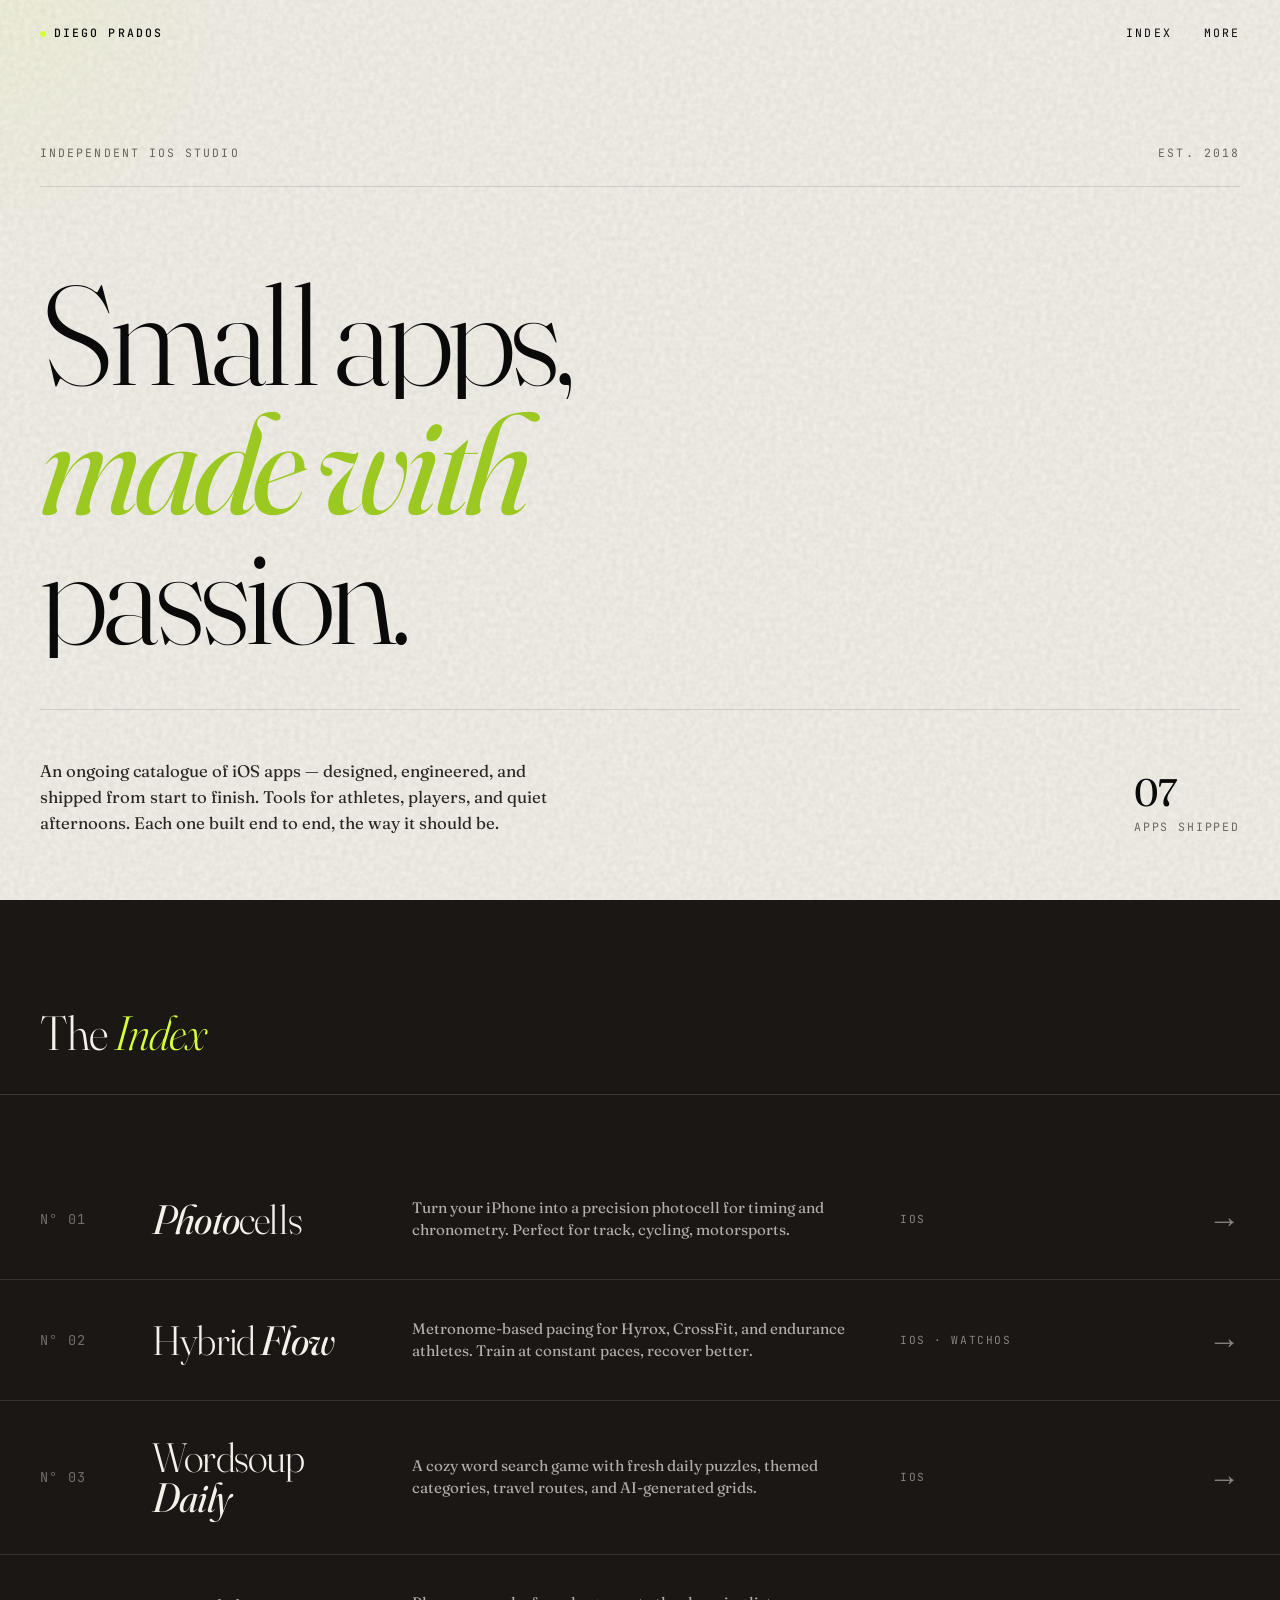
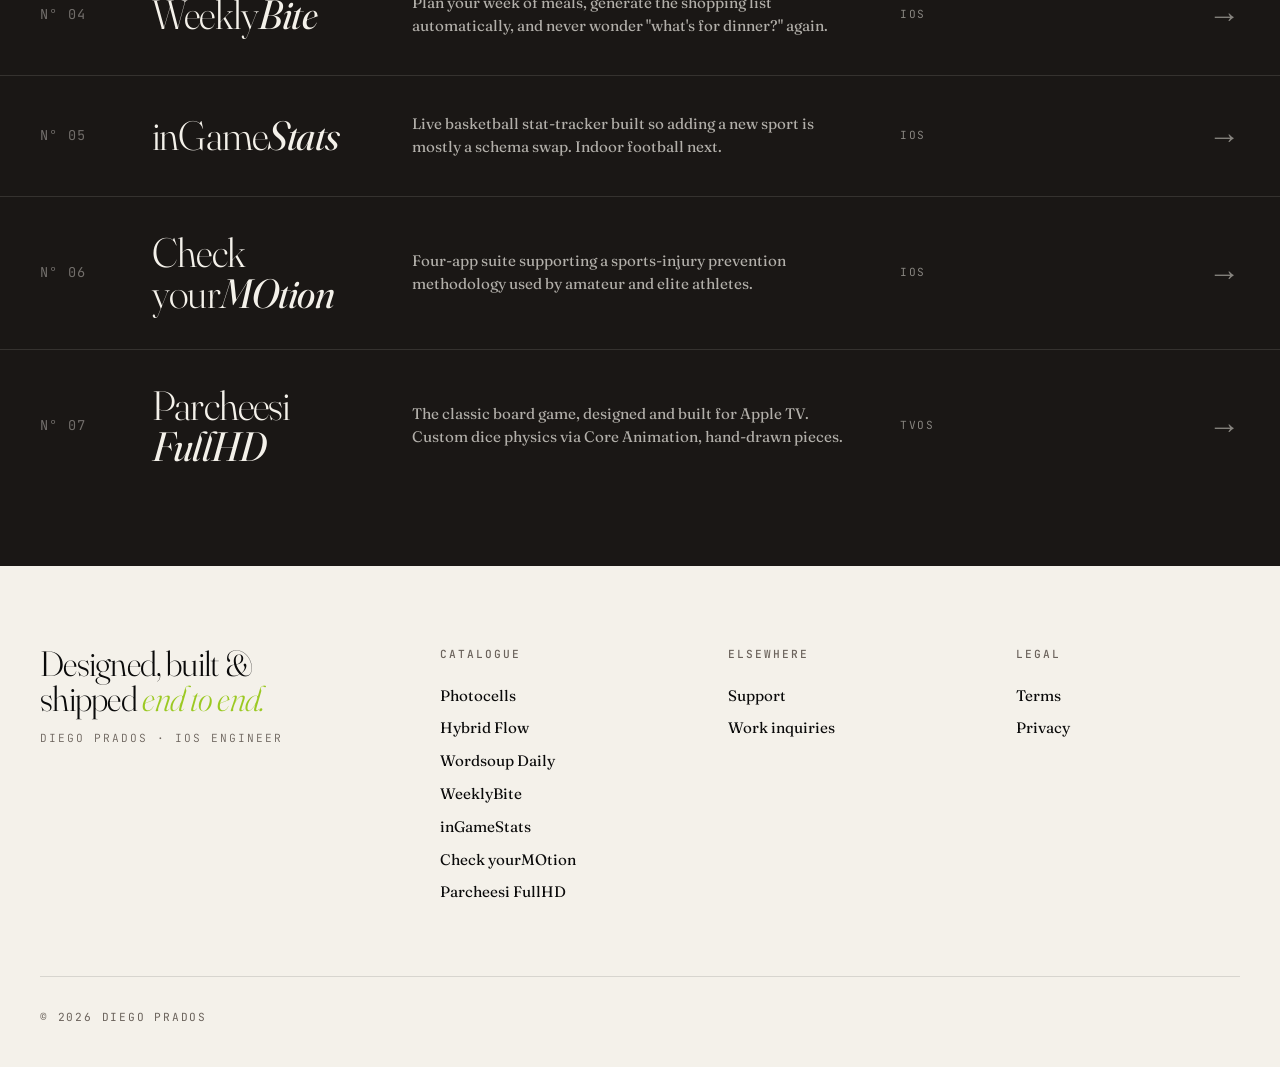
==== index.html @ d215b49a "Updated index.html" ====
<!DOCTYPE html>
<html lang="en">
<head>
<meta charset="UTF-8">
<meta name="viewport" content="width=device-width, initial-scale=1.0">
<title>Diego Prados — Apps</title>
<meta name="description" content="A small studio of iOS apps designed and built by Diego Prados.">

<link rel="preconnect" href="https://fonts.googleapis.com">
<link rel="preconnect" href="https://fonts.gstatic.com" crossorigin>
<link href="https://fonts.googleapis.com/css2?family=Fraunces:opsz,wght@9..144,300;9..144,400;9..144,600;9..144,800&family=JetBrains+Mono:wght@300;400;500&display=swap" rel="stylesheet">

<style>
  /* ============ TOKENS ============ */
  :root {
    --ink: #0a0a0a;
    --paper: #f4f1ea;
    --paper-warm: #ebe6d9;
    --paper-deep: #1a1715;
    --ink-soft: #2a2522;
    --muted: #6b635c;
    --line: rgba(10, 10, 10, 0.12);
    --accent: #d4ff3a;
    --accent-deep: #9bc922;

    --serif: 'Fraunces', 'Times New Roman', serif;
    --mono: 'JetBrains Mono', 'Courier New', monospace;
  }

  * { margin: 0; padding: 0; box-sizing: border-box; }

  html { scroll-behavior: smooth; }

  body {
    font-family: var(--serif);
    background: var(--paper);
    color: var(--ink);
    line-height: 1.55;
    overflow-x: hidden;
    -webkit-font-smoothing: antialiased;
    text-rendering: optimizeLegibility;
    position: relative;
  }

  /* Subtle grain texture — printed-paper feel */
  body::before {
    content: '';
    position: fixed;
    inset: 0;
    pointer-events: none;
    z-index: 1;
    opacity: 0.4;
    mix-blend-mode: multiply;
    background-image: url("data:image/svg+xml,%3Csvg viewBox='0 0 200 200' xmlns='http://www.w3.org/2000/svg'%3E%3Cfilter id='n'%3E%3CfeTurbulence type='fractalNoise' baseFrequency='0.85' numOctaves='2' stitchTiles='stitch'/%3E%3CfeColorMatrix values='0 0 0 0 0 0 0 0 0 0 0 0 0 0 0 0 0 0 0.18 0'/%3E%3C/filter%3E%3Crect width='100%25' height='100%25' filter='url(%23n)'/%3E%3C/svg%3E");
  }

  /* Cursor spotlight — follows mouse, very subtle */
  .spotlight {
    position: fixed;
    top: 0;
    left: 0;
    width: 600px;
    height: 600px;
    pointer-events: none;
    z-index: 2;
    background: radial-gradient(circle, rgba(212, 255, 58, 0.08) 0%, transparent 60%);
    transform: translate(-50%, -50%);
    transition: opacity 0.4s ease;
    opacity: 0;
  }

  body.spotlight-on .spotlight { opacity: 1; }

  /* ============ NAV ============ */
  nav {
    position: fixed;
    top: 0;
    left: 0;
    right: 0;
    z-index: 50;
    padding: 1.5rem 2.5rem;
    display: flex;
    justify-content: space-between;
    align-items: center;
    font-family: var(--mono);
    font-size: 0.72rem;
    letter-spacing: 0.18em;
    text-transform: uppercase;
    color: var(--ink);
    transition: background 0.4s ease, color 0.4s ease, backdrop-filter 0.4s ease, padding 0.3s ease;
  }

  nav.scrolled {
    background: rgba(244, 241, 234, 0.85);
    backdrop-filter: blur(12px);
    -webkit-backdrop-filter: blur(12px);
    padding: 1rem 2.5rem;
    border-bottom: 1px solid var(--line);
  }

  nav.on-dark {
    color: var(--paper);
  }

  nav.on-dark.scrolled {
    background: rgba(26, 23, 21, 0.85);
    border-bottom-color: rgba(244, 241, 234, 0.1);
  }

  nav .mark {
    font-weight: 500;
  }

  nav .mark .dot {
    display: inline-block;
    width: 6px;
    height: 6px;
    background: var(--accent);
    border-radius: 50%;
    margin-right: 8px;
    vertical-align: middle;
    animation: pulse 2.4s ease-in-out infinite;
  }

  @keyframes pulse {
    0%, 100% { opacity: 1; transform: scale(1); }
    50%      { opacity: 0.5; transform: scale(0.85); }
  }

  nav .links {
    display: flex;
    gap: 2rem;
  }

  nav a {
    color: inherit;
    text-decoration: none;
    transition: opacity 0.2s ease;
  }

  nav a:hover { opacity: 0.6; }

  /* ============ HERO ============ */
  .hero {
    min-height: 100vh;
    padding: 9rem 2.5rem 4rem;
    display: flex;
    flex-direction: column;
    justify-content: space-between;
    position: relative;
    z-index: 3;
  }

  .hero-meta {
    font-family: var(--mono);
    font-size: 0.72rem;
    letter-spacing: 0.18em;
    text-transform: uppercase;
    color: var(--muted);
    display: flex;
    justify-content: space-between;
    align-items: baseline;
    padding-bottom: 1.5rem;
    border-bottom: 1px solid var(--line);
    margin-bottom: 4rem;
    opacity: 0;
    animation: fade-up 0.9s ease 0.1s forwards;
  }

  .hero-meta .right { text-align: right; }

  .hero h1 {
    font-family: var(--serif);
    font-weight: 300;
    font-size: clamp(3.5rem, 11vw, 11rem);
    line-height: 0.92;
    letter-spacing: -0.04em;
    font-variation-settings: "opsz" 144;
    margin-bottom: 2rem;
  }

  .hero h1 .line {
    display: block;
    overflow: hidden;
  }

  .hero h1 .line span {
    display: inline-block;
    transform: translateY(110%);
    animation: rise 1.1s cubic-bezier(0.2, 0.8, 0.2, 1) forwards;
  }

  .hero h1 .line:nth-child(1) span { animation-delay: 0.2s; }
  .hero h1 .line:nth-child(2) span { animation-delay: 0.35s; }
  .hero h1 .line:nth-child(3) span { animation-delay: 0.5s; }

  @keyframes rise {
    to { transform: translateY(0); }
  }

  .hero h1 em {
    font-style: italic;
    font-weight: 400;
    color: var(--accent-deep);
    position: relative;
  }

  .hero-bottom {
    display: grid;
    grid-template-columns: 1fr 1fr;
    gap: 4rem;
    align-items: end;
    padding-top: 3rem;
    border-top: 1px solid var(--line);
    opacity: 0;
    animation: fade-up 0.9s ease 0.8s forwards;
  }

  .hero-bottom p {
    font-size: 1.05rem;
    line-height: 1.55;
    max-width: 32rem;
    color: var(--ink-soft);
  }

  .hero-bottom .stats {
    display: flex;
    gap: 3rem;
    justify-content: flex-end;
    font-family: var(--mono);
    font-size: 0.72rem;
    letter-spacing: 0.16em;
    text-transform: uppercase;
    color: var(--muted);
  }

  .hero-bottom .stat .num {
    display: block;
    font-family: var(--serif);
    font-size: 2.4rem;
    font-weight: 400;
    color: var(--ink);
    line-height: 1;
    margin-bottom: 0.4rem;
    letter-spacing: -0.02em;
  }

  @keyframes fade-up {
    from { opacity: 0; transform: translateY(20px); }
    to   { opacity: 1; transform: translateY(0); }
  }

  /* ============ INDEX (PROJECTS) ============ */
  .index {
    background: var(--paper-deep);
    color: var(--paper);
    padding: 6rem 0 4rem;
    position: relative;
    z-index: 3;
  }

  .index-header {
    padding: 0 2.5rem;
    margin-bottom: 4rem;
    display: flex;
    justify-content: space-between;
    align-items: baseline;
    border-bottom: 1px solid rgba(244, 241, 234, 0.15);
    padding-bottom: 1.5rem;
  }

  .index-header h2 {
    font-family: var(--serif);
    font-weight: 300;
    font-size: clamp(2rem, 4vw, 3rem);
    letter-spacing: -0.02em;
    font-variation-settings: "opsz" 100;
  }

  .index-header h2 em {
    font-style: italic;
    color: var(--accent);
  }

  /* Project row */
  .project {
    display: grid;
    grid-template-columns: 80px 1fr 2fr 1fr 80px;
    gap: 2rem;
    padding: 2.2rem 2.5rem;
    align-items: center;
    border-bottom: 1px solid rgba(244, 241, 234, 0.12);
    cursor: pointer;
    text-decoration: none;
    color: inherit;
    position: relative;
    transition: background 0.45s ease;
  }

  .project::before {
    content: '';
    position: absolute;
    left: 0;
    right: 0;
    top: 0;
    height: 0;
    background: var(--accent);
    transition: height 0.4s cubic-bezier(0.2, 0.8, 0.2, 1);
    z-index: 0;
  }

  .project:hover::before {
    height: 100%;
  }

  .project:hover {
    color: var(--ink);
  }

  .project:hover .num,
  .project:hover .meta {
    color: var(--ink);
    opacity: 0.7;
  }

  .project > * {
    position: relative;
    z-index: 1;
  }

  .project .num {
    font-family: var(--mono);
    font-size: 0.85rem;
    letter-spacing: 0.1em;
    color: rgba(244, 241, 234, 0.4);
    transition: color 0.4s ease;
  }

  .project .name {
    font-family: var(--serif);
    font-weight: 300;
    font-size: clamp(1.8rem, 3.2vw, 2.6rem);
    letter-spacing: -0.02em;
    line-height: 1;
    font-variation-settings: "opsz" 100;
  }

  .project .name em {
    font-style: italic;
    font-weight: 400;
  }

  .project .desc {
    font-size: 0.95rem;
    line-height: 1.5;
    color: rgba(244, 241, 234, 0.7);
    max-width: 28rem;
    transition: color 0.4s ease;
  }

  .project:hover .desc { color: var(--ink); }

  .project .meta {
    font-family: var(--mono);
    font-size: 0.7rem;
    letter-spacing: 0.14em;
    text-transform: uppercase;
    color: rgba(244, 241, 234, 0.5);
    transition: color 0.4s ease;
  }

  .project .arrow {
    font-family: var(--serif);
    font-size: 2rem;
    font-weight: 300;
    text-align: right;
    transform: translateX(0);
    transition: transform 0.4s cubic-bezier(0.2, 0.8, 0.2, 1);
    color: rgba(244, 241, 234, 0.5);
  }

  .project:hover .arrow {
    transform: translateX(8px);
    color: var(--ink);
  }

  .project:last-child { border-bottom: none; }

  /* ============ COLOPHON / FOOTER ============ */
  footer {
    background: var(--paper);
    color: var(--ink);
    padding: 5rem 2.5rem 2.5rem;
    position: relative;
    z-index: 3;
  }

  .colophon {
    display: grid;
    grid-template-columns: 1.5fr 1fr 1fr 1fr;
    gap: 4rem;
    padding-bottom: 4rem;
    border-bottom: 1px solid var(--line);
  }

  .colophon-mark {
    font-family: var(--serif);
    font-weight: 300;
    font-size: 2.2rem;
    line-height: 1;
    letter-spacing: -0.02em;
    font-variation-settings: "opsz" 100;
  }

  .colophon-mark em {
    font-style: italic;
    color: var(--accent-deep);
  }

  .colophon-mark .sub {
    display: block;
    font-family: var(--mono);
    font-size: 0.7rem;
    letter-spacing: 0.18em;
    text-transform: uppercase;
    color: var(--muted);
    margin-top: 1rem;
  }

  .colophon h4 {
    font-family: var(--mono);
    font-size: 0.7rem;
    letter-spacing: 0.18em;
    text-transform: uppercase;
    color: var(--muted);
    margin-bottom: 1.2rem;
    font-weight: 500;
  }

  .colophon ul { list-style: none; }

  .colophon li { margin-bottom: 0.5rem; }

  .colophon a {
    color: var(--ink);
    text-decoration: none;
    font-size: 0.95rem;
    position: relative;
    transition: color 0.2s ease;
  }

  .colophon a::after {
    content: '';
    position: absolute;
    left: 0;
    bottom: -2px;
    width: 0;
    height: 1px;
    background: currentColor;
    transition: width 0.3s ease;
  }

  .colophon a:hover::after { width: 100%; }

  .footer-bottom {
    padding-top: 2rem;
    display: flex;
    justify-content: space-between;
    font-family: var(--mono);
    font-size: 0.7rem;
    letter-spacing: 0.16em;
    text-transform: uppercase;
    color: var(--muted);
  }

  /* ============ RESPONSIVE ============ */
  @media (max-width: 880px) {
    nav { padding: 1.2rem 1.5rem; }
    .hero { padding: 7rem 1.5rem 3rem; }
    .hero-meta { font-size: 0.65rem; flex-direction: column; gap: 0.6rem; align-items: flex-start; margin-bottom: 2.5rem; }
    .hero-meta .right { text-align: left; }
    .hero-bottom {
      grid-template-columns: 1fr;
      gap: 2.5rem;
    }
    .hero-bottom .stats { justify-content: flex-start; gap: 2rem; }
    .hero-bottom .stat .num { font-size: 1.8rem; }

    .index { padding: 4rem 0 2rem; }
    .index-header { padding: 0 1.5rem; margin-bottom: 2rem; }
    .index-header { flex-direction: column; align-items: flex-start; gap: 0.6rem; }

    .project {
      grid-template-columns: auto 1fr auto;
      gap: 1rem 1.2rem;
      padding: 1.8rem 1.5rem;
    }
    .project .num { grid-column: 1; grid-row: 1; }
    .project .name { grid-column: 2; grid-row: 1; }
    .project .arrow { grid-column: 3; grid-row: 1; font-size: 1.5rem; }
    .project .desc { grid-column: 1 / -1; grid-row: 2; font-size: 0.9rem; }
    .project .meta { grid-column: 1 / -1; grid-row: 3; font-size: 0.65rem; }

    footer { padding: 3rem 1.5rem 2rem; }
    .colophon {
      grid-template-columns: 1fr;
      gap: 2.5rem;
      padding-bottom: 2.5rem;
    }
    .colophon-mark { font-size: 1.8rem; }
    .footer-bottom { flex-direction: column; gap: 0.6rem; }
  }

  /* Reduce motion */
  @media (prefers-reduced-motion: reduce) {
    *, *::before, *::after {
      animation-duration: 0.01ms !important;
      transition-duration: 0.01ms !important;
    }
  }
</style>
</head>
<body>

<div class="spotlight" id="spotlight"></div>

<!-- NAV -->
<nav>
  <div class="mark"><span class="dot"></span>Diego Prados</div>
  <div class="links">
    <a href="#index">Index</a>
    <a href="#colophon">More</a>
  </div>
</nav>

<!-- HERO -->
<section class="hero">
  <div class="hero-meta">
    <div>
      <span>Independent iOS Studio</span>
    </div>
    <div class="right">
      <span>Est. 2018</span>
    </div>
  </div>

  <h1>
    <span class="line"><span>Small apps,</span></span>
    <span class="line"><span><em>made with</em></span></span>
    <span class="line"><span>passion.</span></span>
  </h1>

  <div class="hero-bottom">
    <p>An ongoing catalogue of iOS apps — designed, engineered, and shipped from start to finish. Tools for athletes, players, and quiet afternoons. Each one built end to end, the way it should be.</p>

    <div class="stats">
      <div class="stat"><span class="num">07</span>Apps shipped</div>
    </div>
  </div>
</section>

<!-- INDEX -->
<section class="index" id="index">
  <div class="index-header">
    <h2>The <em>Index</em></h2>
  </div>

  <a class="project" href="/projects/photocell/">
    <div class="num">N° 01</div>
    <div class="name"><em>Photo</em>cells</div>
    <div class="desc">Turn your iPhone into a precision photocell for timing and chronometry. Perfect for track, cycling, motorsports.</div>
    <div class="meta">iOS</div>
    <div class="arrow">→</div>
  </a>

  <a class="project" href="https://hybridflowapp.com/" target="_blank" rel="noopener">
    <div class="num">N° 02</div>
    <div class="name">Hybrid <em>Flow</em></div>
    <div class="desc">Metronome-based pacing for Hyrox, CrossFit, and endurance athletes. Train at constant paces, recover better.</div>
    <div class="meta">iOS · watchOS</div>
    <div class="arrow">→</div>
  </a>

  <a class="project" href="https://dprados.github.io/wordsoup/" target="_blank" rel="noopener">
    <div class="num">N° 03</div>
    <div class="name">Wordsoup <em>Daily</em></div>
    <div class="desc">A cozy word search game with fresh daily puzzles, themed categories, travel routes, and AI-generated grids.</div>
    <div class="meta">iOS</div>
    <div class="arrow">→</div>
  </a>

  <a class="project" href="https://dprados.github.io/weeklybite/" target="_blank" rel="noopener">
    <div class="num">N° 04</div>
    <div class="name">Weekly<em>Bite</em></div>
    <div class="desc">Plan your week of meals, generate the shopping list automatically, and never wonder "what's for dinner?" again.</div>
    <div class="meta">iOS</div>
    <div class="arrow">→</div>
  </a>

  <a class="project" href="https://apps.apple.com/es/app/ingamestats-hoops/id6444737771" target="_blank" rel="noopener">
    <div class="num">N° 05</div>
    <div class="name">inGame<em>Stats</em></div>
    <div class="desc">Live basketball stat-tracker built so adding a new sport is mostly a schema swap. Indoor football next.</div>
    <div class="meta">iOS</div>
    <div class="arrow">→</div>
  </a>

  <a class="project" href="https://checkyourmotion.com/" target="_blank" rel="noopener">
    <div class="num">N° 06</div>
    <div class="name">Check your<em>MOtion</em></div>
    <div class="desc">Four-app suite supporting a sports-injury prevention methodology used by amateur and elite athletes.</div>
    <div class="meta">iOS</div>
    <div class="arrow">→</div>
  </a>

  <a class="project" href="https://apps.apple.com/ar/app/parcheesi-fullhd/id1067674552?l=en-GB" target="_blank" rel="noopener">
    <div class="num">N° 07</div>
    <div class="name">Parcheesi <em>FullHD</em></div>
    <div class="desc">The classic board game, designed and built for Apple TV. Custom dice physics via Core Animation, hand-drawn pieces.</div>
    <div class="meta">tvOS</div>
    <div class="arrow">→</div>
  </a>
</section>

<!-- COLOPHON -->
<footer id="colophon">
  <div class="colophon">
    <div class="colophon-mark">
      Designed, built &amp;<br>shipped <em>end to end.</em>
      <span class="sub">Diego Prados · iOS Engineer</span>
    </div>

    <div>
      <h4>Catalogue</h4>
      <ul>
        <li><a href="/projects/photocell/">Photocells</a></li>
        <li><a href="https://hybridflowapp.com/" target="_blank" rel="noopener">Hybrid Flow</a></li>
        <li><a href="https://dprados.github.io/wordsoup/" target="_blank" rel="noopener">Wordsoup Daily</a></li>
        <li><a href="https://dprados.github.io/weeklybite/" target="_blank" rel="noopener">WeeklyBite</a></li>
        <li><a href="https://apps.apple.com/es/app/ingamestats-hoops/id6444737771" target="_blank" rel="noopener">inGameStats</a></li>
        <li><a href="https://checkyourmotion.com/" target="_blank" rel="noopener">Check yourMOtion</a></li>
        <li><a href="https://apps.apple.com/ar/app/parcheesi-fullhd/id1067674552?l=en-GB" target="_blank" rel="noopener">Parcheesi FullHD</a></li>
      </ul>
    </div>

    <div>
      <h4>Elsewhere</h4>
      <ul>
        <li><a href="mailto:dpappssupport@gmail.com">Support</a></li>
        <li><a href="mailto:diegopradosgarcia@gmail.com">Work inquiries</a></li>
      </ul>
    </div>

    <div>
      <h4>Legal</h4>
      <ul>
        <li><a href="https://dprados.github.io/legal/terms-of-service.html">Terms</a></li>
        <li><a href="https://dprados.github.io/legal/privacy-policy.html">Privacy</a></li>
      </ul>
    </div>
  </div>

  <div class="footer-bottom">
    <div>© 2026 Diego Prados</div>
  </div>
</footer>

<script>
  // Cursor spotlight (desktop only, opt-in via fine pointer)
  if (window.matchMedia('(pointer: fine)').matches) {
    const spot = document.getElementById('spotlight');
    document.body.classList.add('spotlight-on');
    window.addEventListener('mousemove', (e) => {
      spot.style.transform = `translate(${e.clientX - 300}px, ${e.clientY - 300}px)`;
    });
  }

  // Adaptive nav: condense on scroll, invert color over the dark index section
  const navEl = document.querySelector('nav');
  const darkSection = document.getElementById('index');

  function updateNav() {
    // Scrolled state
    if (window.scrollY > 40) {
      navEl.classList.add('scrolled');
    } else {
      navEl.classList.remove('scrolled');
    }
    // Color inversion when nav is over the dark section
    const rect = darkSection.getBoundingClientRect();
    const navH = navEl.offsetHeight;
    if (rect.top <= navH / 2 && rect.bottom >= navH / 2) {
      navEl.classList.add('on-dark');
    } else {
      navEl.classList.remove('on-dark');
    }
  }

  window.addEventListener('scroll', updateNav, { passive: true });
  updateNav();
</script>
</body>
</html>
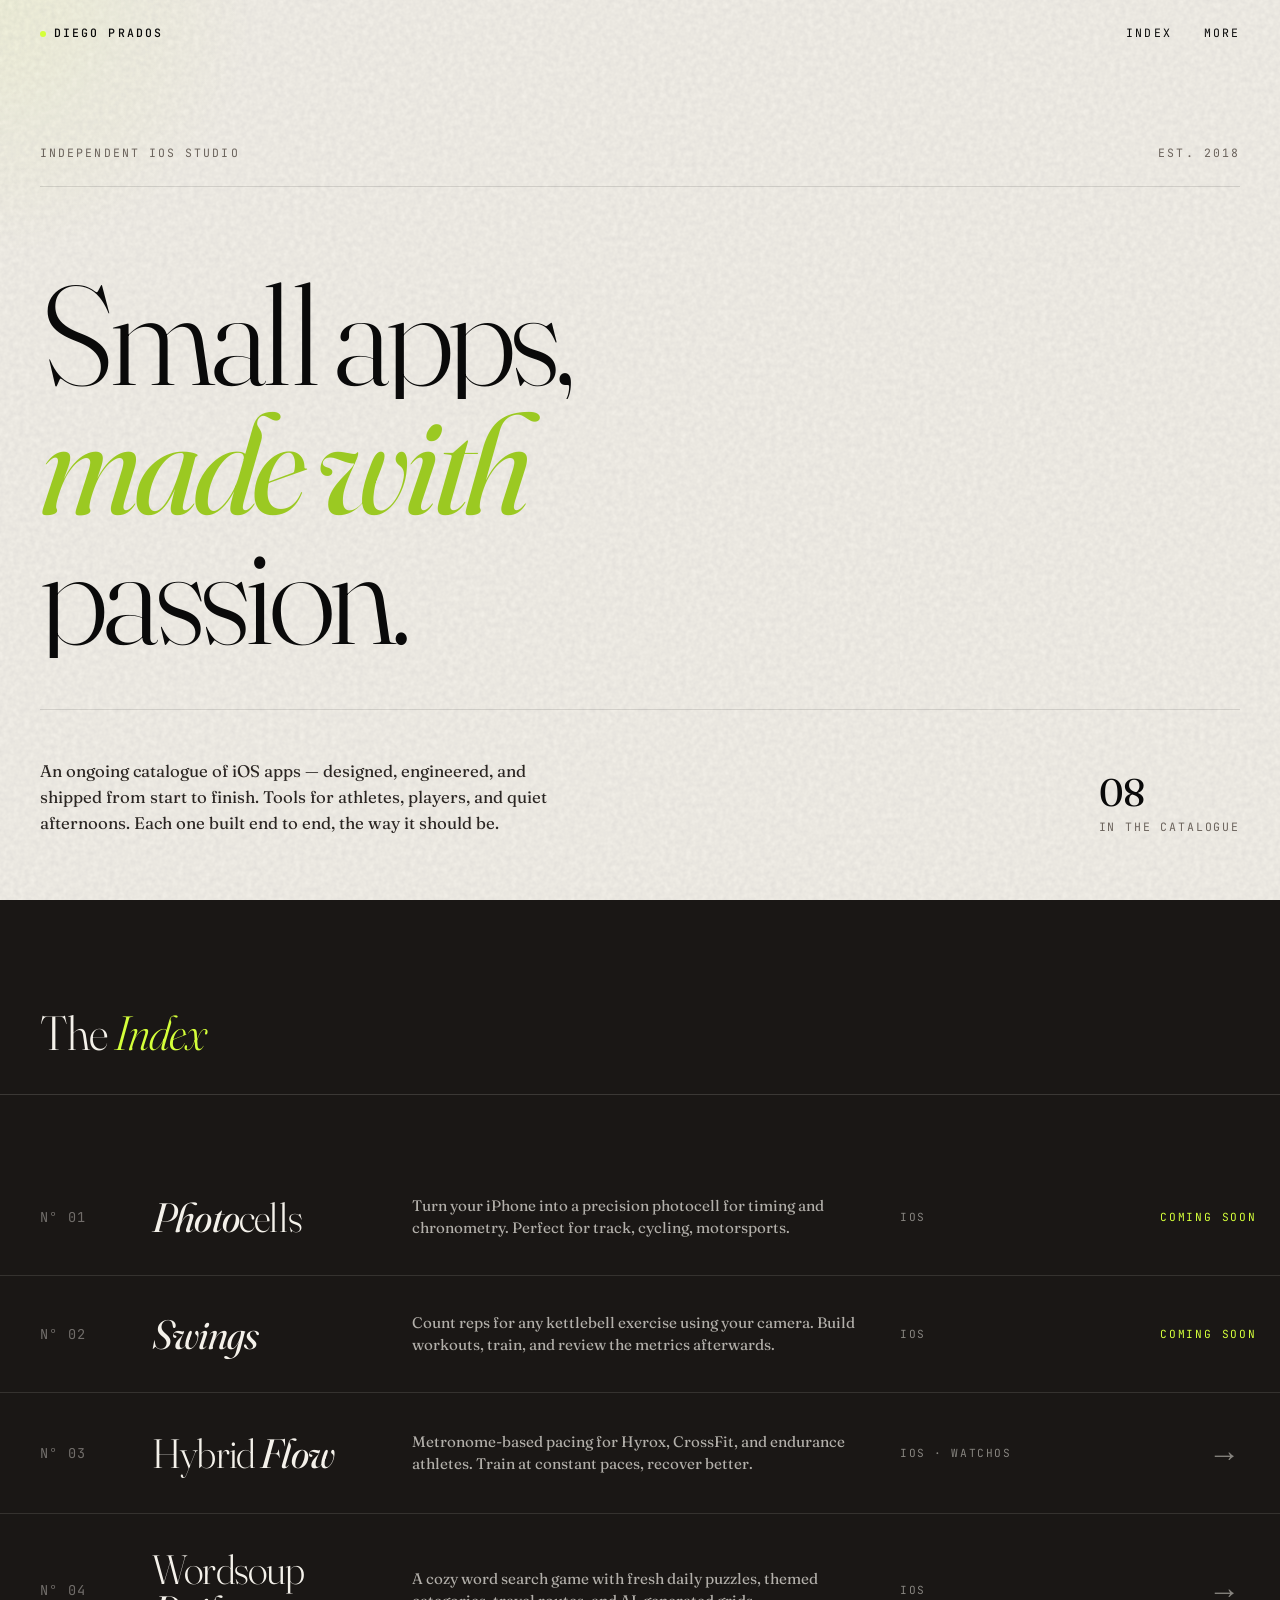
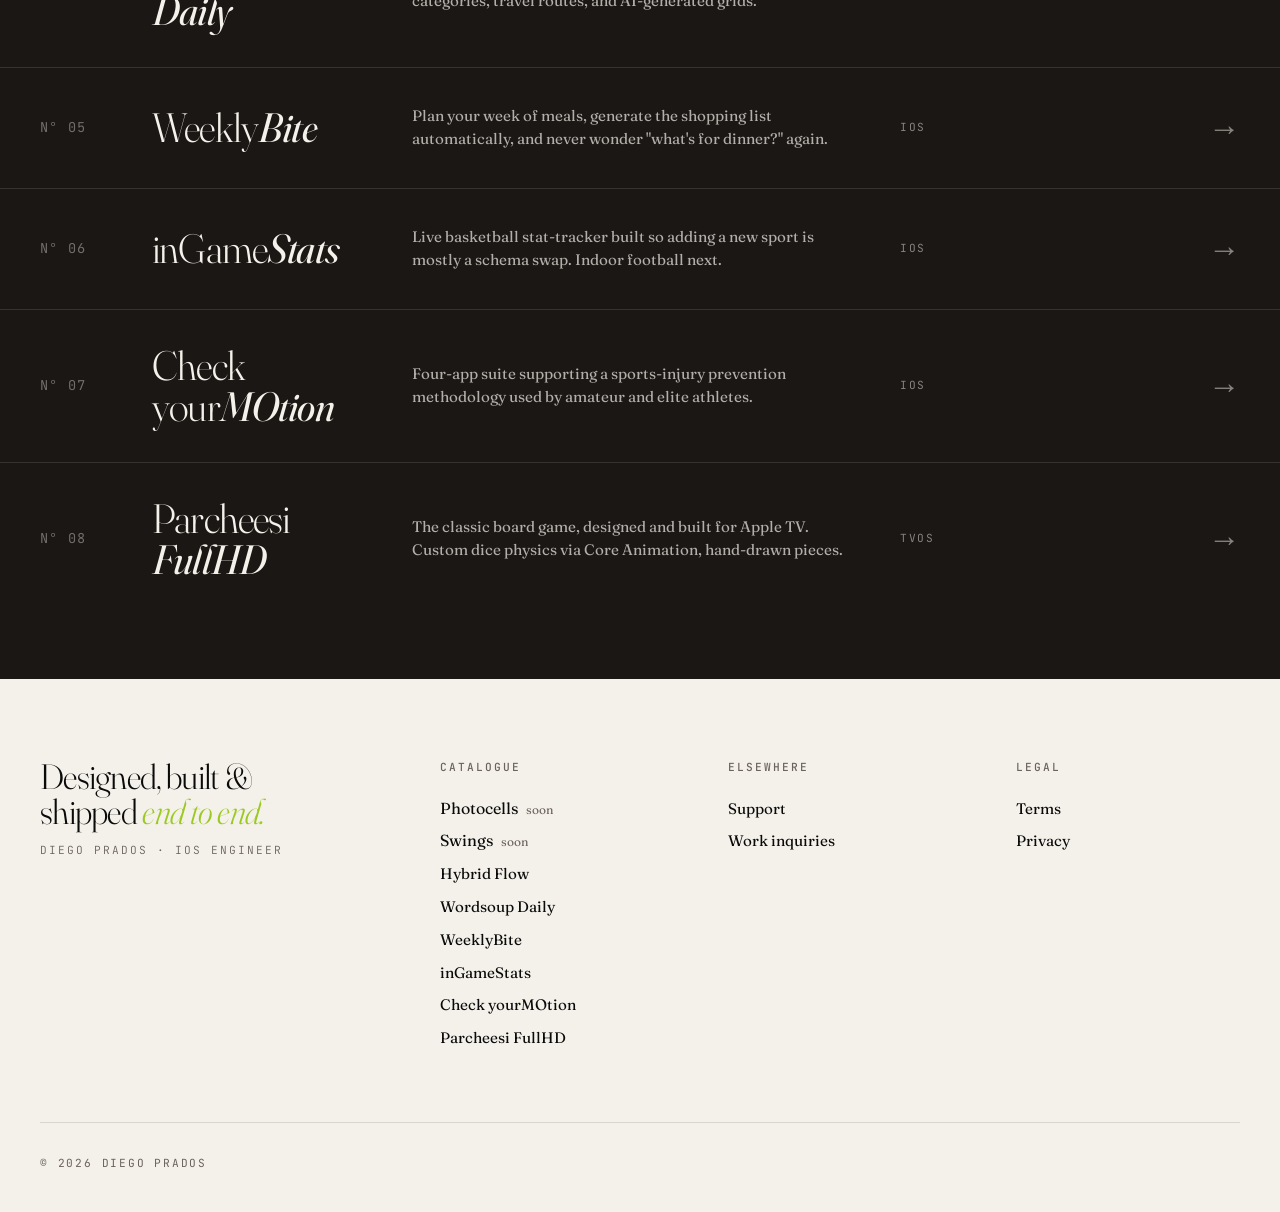
==== commit 5d11a007: "Updated index.html" ====
--- a/index.html
+++ b/index.html
@@ -386,6 +386,39 @@
 
   .project:last-child { border-bottom: none; }
 
+  /* Coming-soon variant: non-tappable, no hover sweep */
+  .project.soon {
+    cursor: default;
+  }
+
+  .project.soon::before {
+    display: none;
+  }
+
+  .project.soon:hover {
+    color: inherit;
+  }
+
+  .project.soon:hover .num,
+  .project.soon:hover .meta {
+    color: rgba(244, 241, 234, 0.4);
+    opacity: 1;
+  }
+
+  .project.soon:hover .desc {
+    color: rgba(244, 241, 234, 0.7);
+  }
+
+  .project .soon-tag {
+    font-family: var(--mono);
+    font-size: 0.7rem;
+    letter-spacing: 0.16em;
+    text-transform: uppercase;
+    text-align: right;
+    color: var(--accent);
+    white-space: nowrap;
+  }
+
   /* ============ COLOPHON / FOOTER ============ */
   footer {
     background: var(--paper);
@@ -554,7 +587,7 @@
     <p>An ongoing catalogue of iOS apps — designed, engineered, and shipped from start to finish. Tools for athletes, players, and quiet afternoons. Each one built end to end, the way it should be.</p>
 
     <div class="stats">
-      <div class="stat"><span class="num">07</span>Apps shipped</div>
+      <div class="stat"><span class="num">08</span>In the catalogue</div>
     </div>
   </div>
 </section>
@@ -565,16 +598,24 @@
     <h2>The <em>Index</em></h2>
   </div>
 
-  <a class="project" href="/projects/photocell/">
+  <div class="project soon">
     <div class="num">N° 01</div>
     <div class="name"><em>Photo</em>cells</div>
     <div class="desc">Turn your iPhone into a precision photocell for timing and chronometry. Perfect for track, cycling, motorsports.</div>
     <div class="meta">iOS</div>
-    <div class="arrow">→</div>
-  </a>
+    <div class="soon-tag">Coming soon</div>
+  </div>
+
+  <div class="project soon">
+    <div class="num">N° 02</div>
+    <div class="name"><em>Swings</em></div>
+    <div class="desc">Count reps for any kettlebell exercise using your camera. Build workouts, train, and review the metrics afterwards.</div>
+    <div class="meta">iOS</div>
+    <div class="soon-tag">Coming soon</div>
+  </div>
 
   <a class="project" href="https://hybridflowapp.com/" target="_blank" rel="noopener">
-    <div class="num">N° 02</div>
+    <div class="num">N° 03</div>
     <div class="name">Hybrid <em>Flow</em></div>
     <div class="desc">Metronome-based pacing for Hyrox, CrossFit, and endurance athletes. Train at constant paces, recover better.</div>
     <div class="meta">iOS · watchOS</div>
@@ -582,7 +623,7 @@
   </a>
 
   <a class="project" href="https://dprados.github.io/wordsoup/" target="_blank" rel="noopener">
-    <div class="num">N° 03</div>
+    <div class="num">N° 04</div>
     <div class="name">Wordsoup <em>Daily</em></div>
     <div class="desc">A cozy word search game with fresh daily puzzles, themed categories, travel routes, and AI-generated grids.</div>
     <div class="meta">iOS</div>
@@ -590,7 +631,7 @@
   </a>
 
   <a class="project" href="https://dprados.github.io/weeklybite/" target="_blank" rel="noopener">
-    <div class="num">N° 04</div>
+    <div class="num">N° 05</div>
     <div class="name">Weekly<em>Bite</em></div>
     <div class="desc">Plan your week of meals, generate the shopping list automatically, and never wonder "what's for dinner?" again.</div>
     <div class="meta">iOS</div>
@@ -598,7 +639,7 @@
   </a>
 
   <a class="project" href="https://apps.apple.com/es/app/ingamestats-hoops/id6444737771" target="_blank" rel="noopener">
-    <div class="num">N° 05</div>
+    <div class="num">N° 06</div>
     <div class="name">inGame<em>Stats</em></div>
     <div class="desc">Live basketball stat-tracker built so adding a new sport is mostly a schema swap. Indoor football next.</div>
     <div class="meta">iOS</div>
@@ -606,7 +647,7 @@
   </a>
 
   <a class="project" href="https://checkyourmotion.com/" target="_blank" rel="noopener">
-    <div class="num">N° 06</div>
+    <div class="num">N° 07</div>
     <div class="name">Check your<em>MOtion</em></div>
     <div class="desc">Four-app suite supporting a sports-injury prevention methodology used by amateur and elite athletes.</div>
     <div class="meta">iOS</div>
@@ -614,7 +655,7 @@
   </a>
 
   <a class="project" href="https://apps.apple.com/ar/app/parcheesi-fullhd/id1067674552?l=en-GB" target="_blank" rel="noopener">
-    <div class="num">N° 07</div>
+    <div class="num">N° 08</div>
     <div class="name">Parcheesi <em>FullHD</em></div>
     <div class="desc">The classic board game, designed and built for Apple TV. Custom dice physics via Core Animation, hand-drawn pieces.</div>
     <div class="meta">tvOS</div>
@@ -633,7 +674,8 @@
     <div>
       <h4>Catalogue</h4>
       <ul>
-        <li><a href="/projects/photocell/">Photocells</a></li>
+        <li>Photocells <span style="color: var(--muted); font-size: 0.75rem; margin-left: 4px;">soon</span></li>
+        <li>Swings <span style="color: var(--muted); font-size: 0.75rem; margin-left: 4px;">soon</span></li>
         <li><a href="https://hybridflowapp.com/" target="_blank" rel="noopener">Hybrid Flow</a></li>
         <li><a href="https://dprados.github.io/wordsoup/" target="_blank" rel="noopener">Wordsoup Daily</a></li>
         <li><a href="https://dprados.github.io/weeklybite/" target="_blank" rel="noopener">WeeklyBite</a></li>
@@ -699,5 +741,6 @@
   window.addEventListener('scroll', updateNav, { passive: true });
   updateNav();
 </script>
+
 </body>
 </html>
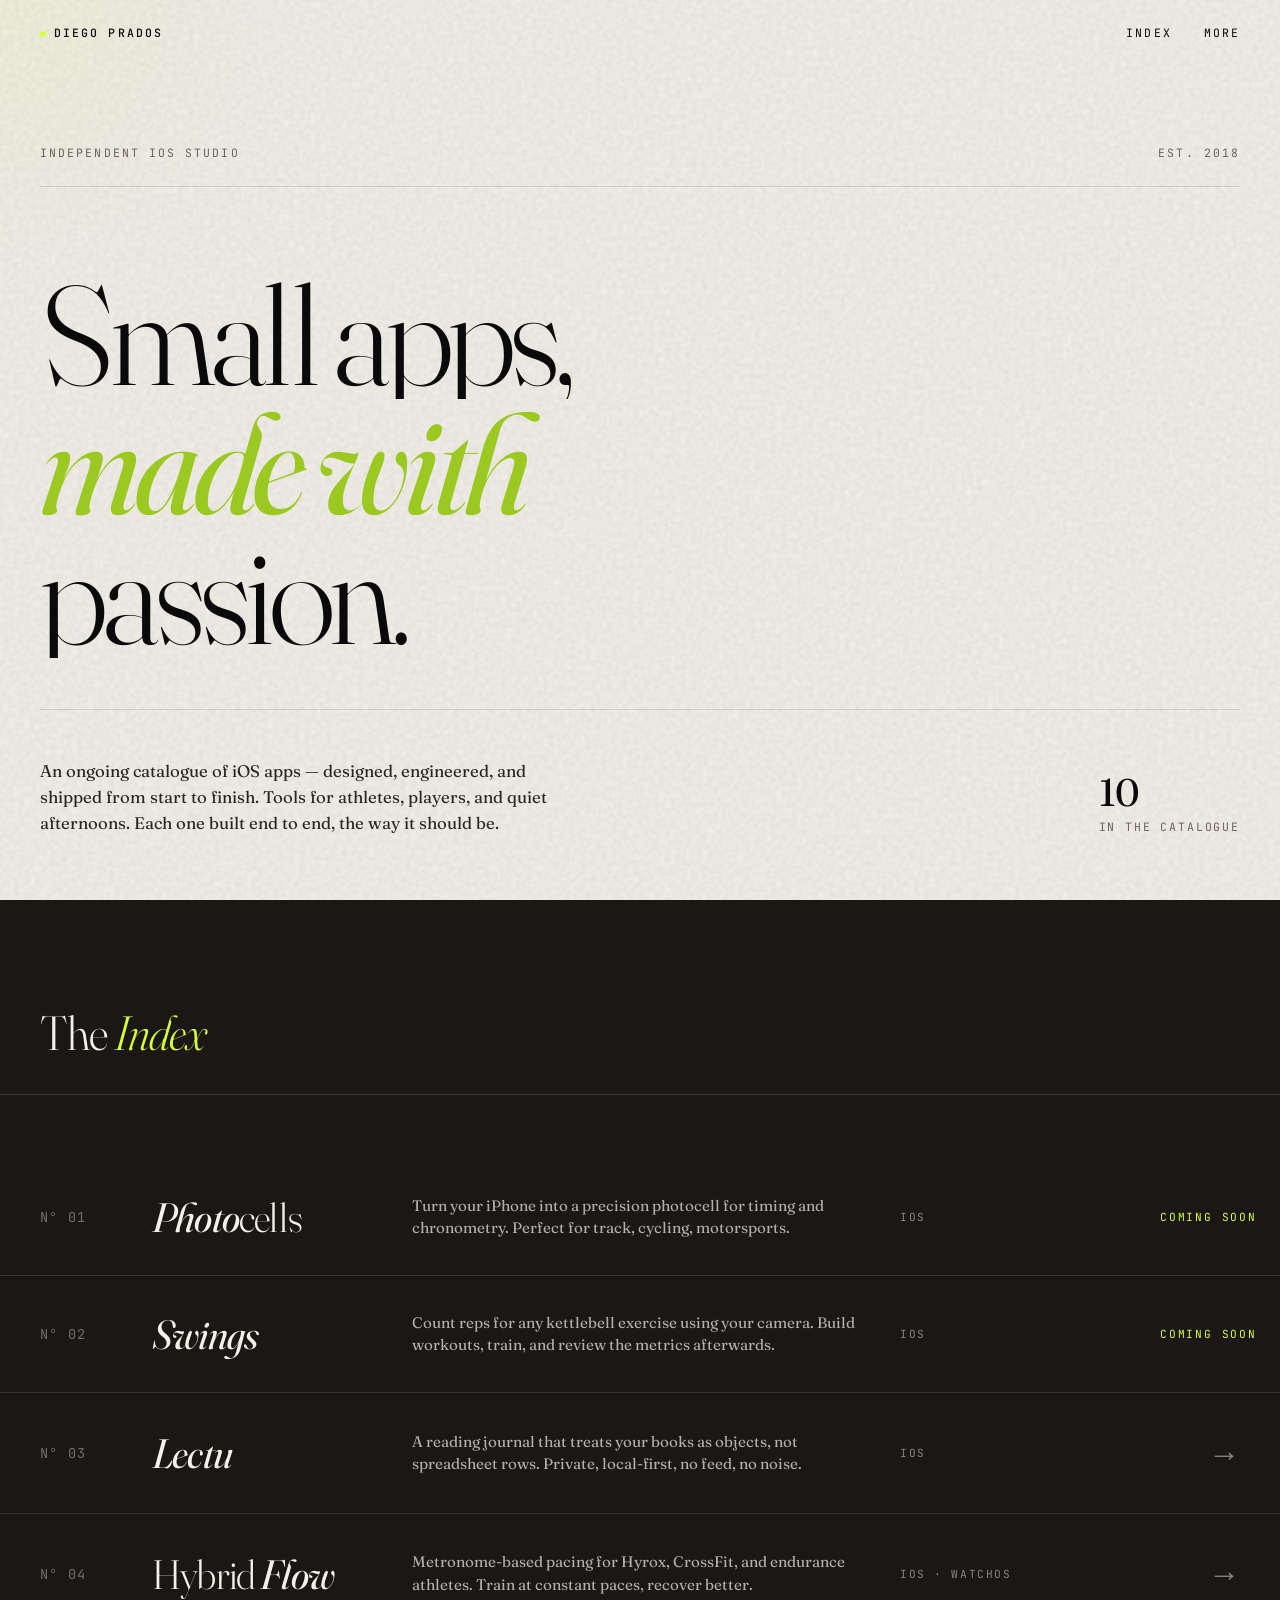
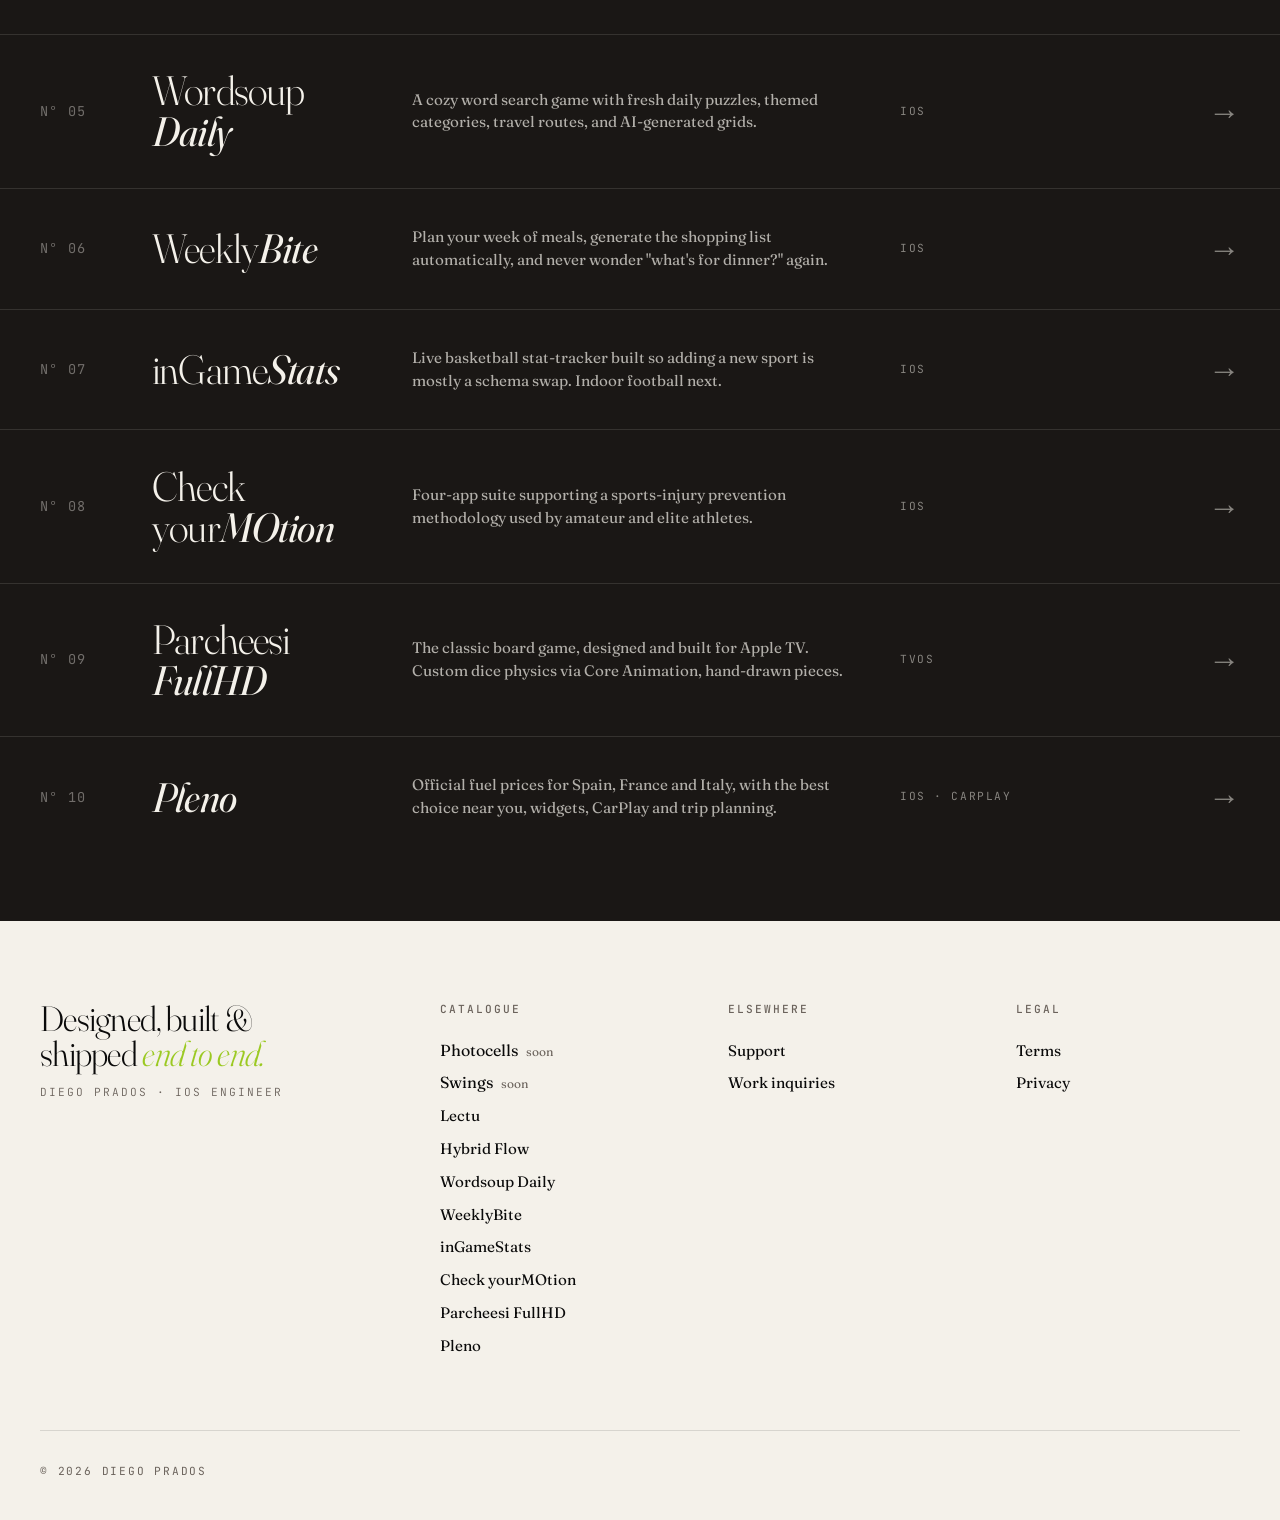
==== commit 938710db: "Add Pleno landing page, localized privacy and support pages, OG image and App Store header Co-Author" ====
--- a/index.html
+++ b/index.html
@@ -587,7 +587,7 @@
     <p>An ongoing catalogue of iOS apps — designed, engineered, and shipped from start to finish. Tools for athletes, players, and quiet afternoons. Each one built end to end, the way it should be.</p>
 
     <div class="stats">
-      <div class="stat"><span class="num">08</span>In the catalogue</div>
+      <div class="stat"><span class="num">10</span>In the catalogue</div>
     </div>
   </div>
 </section>
@@ -614,8 +614,16 @@
     <div class="soon-tag">Coming soon</div>
   </div>
 
+  <a class="project" href="https://lectuapp.com" target="_blank" rel="noopener">
+    <div class="num">N° 03</div>
+    <div class="name"><em>Lectu</em></div>
+    <div class="desc">A reading journal that treats your books as objects, not spreadsheet rows. Private, local-first, no feed, no noise.</div>
+    <div class="meta">iOS</div>
+    <div class="arrow">→</div>
+  </a>
+
   <a class="project" href="https://hybridflowapp.com/" target="_blank" rel="noopener">
-    <div class="num">N° 03</div>
+    <div class="num">N° 04</div>
     <div class="name">Hybrid <em>Flow</em></div>
     <div class="desc">Metronome-based pacing for Hyrox, CrossFit, and endurance athletes. Train at constant paces, recover better.</div>
     <div class="meta">iOS · watchOS</div>
@@ -623,7 +631,7 @@
   </a>
 
   <a class="project" href="https://dprados.github.io/wordsoup/" target="_blank" rel="noopener">
-    <div class="num">N° 04</div>
+    <div class="num">N° 05</div>
     <div class="name">Wordsoup <em>Daily</em></div>
     <div class="desc">A cozy word search game with fresh daily puzzles, themed categories, travel routes, and AI-generated grids.</div>
     <div class="meta">iOS</div>
@@ -631,7 +639,7 @@
   </a>
 
   <a class="project" href="https://dprados.github.io/weeklybite/" target="_blank" rel="noopener">
-    <div class="num">N° 05</div>
+    <div class="num">N° 06</div>
     <div class="name">Weekly<em>Bite</em></div>
     <div class="desc">Plan your week of meals, generate the shopping list automatically, and never wonder "what's for dinner?" again.</div>
     <div class="meta">iOS</div>
@@ -639,7 +647,7 @@
   </a>
 
   <a class="project" href="https://apps.apple.com/es/app/ingamestats-hoops/id6444737771" target="_blank" rel="noopener">
-    <div class="num">N° 06</div>
+    <div class="num">N° 07</div>
     <div class="name">inGame<em>Stats</em></div>
     <div class="desc">Live basketball stat-tracker built so adding a new sport is mostly a schema swap. Indoor football next.</div>
     <div class="meta">iOS</div>
@@ -647,7 +655,7 @@
   </a>
 
   <a class="project" href="https://checkyourmotion.com/" target="_blank" rel="noopener">
-    <div class="num">N° 07</div>
+    <div class="num">N° 08</div>
     <div class="name">Check your<em>MOtion</em></div>
     <div class="desc">Four-app suite supporting a sports-injury prevention methodology used by amateur and elite athletes.</div>
     <div class="meta">iOS</div>
@@ -655,10 +663,18 @@
   </a>
 
   <a class="project" href="https://apps.apple.com/ar/app/parcheesi-fullhd/id1067674552?l=en-GB" target="_blank" rel="noopener">
-    <div class="num">N° 08</div>
+    <div class="num">N° 09</div>
     <div class="name">Parcheesi <em>FullHD</em></div>
     <div class="desc">The classic board game, designed and built for Apple TV. Custom dice physics via Core Animation, hand-drawn pieces.</div>
     <div class="meta">tvOS</div>
+    <div class="arrow">→</div>
+  </a>
+
+  <a class="project" href="https://dprados.github.io/pleno/" target="_blank" rel="noopener">
+    <div class="num">N° 10</div>
+    <div class="name"><em>Pleno</em></div>
+    <div class="desc">Official fuel prices for Spain, France and Italy, with the best choice near you, widgets, CarPlay and trip planning.</div>
+    <div class="meta">iOS · CarPlay</div>
     <div class="arrow">→</div>
   </a>
 </section>
@@ -676,12 +692,14 @@
       <ul>
         <li>Photocells <span style="color: var(--muted); font-size: 0.75rem; margin-left: 4px;">soon</span></li>
         <li>Swings <span style="color: var(--muted); font-size: 0.75rem; margin-left: 4px;">soon</span></li>
+        <li><a href="https://lectuapp.com" target="_blank" rel="noopener">Lectu</a></li>
         <li><a href="https://hybridflowapp.com/" target="_blank" rel="noopener">Hybrid Flow</a></li>
         <li><a href="https://dprados.github.io/wordsoup/" target="_blank" rel="noopener">Wordsoup Daily</a></li>
         <li><a href="https://dprados.github.io/weeklybite/" target="_blank" rel="noopener">WeeklyBite</a></li>
         <li><a href="https://apps.apple.com/es/app/ingamestats-hoops/id6444737771" target="_blank" rel="noopener">inGameStats</a></li>
         <li><a href="https://checkyourmotion.com/" target="_blank" rel="noopener">Check yourMOtion</a></li>
         <li><a href="https://apps.apple.com/ar/app/parcheesi-fullhd/id1067674552?l=en-GB" target="_blank" rel="noopener">Parcheesi FullHD</a></li>
+        <li><a href="https://dprados.github.io/pleno/" target="_blank" rel="noopener">Pleno</a></li>
       </ul>
     </div>
 
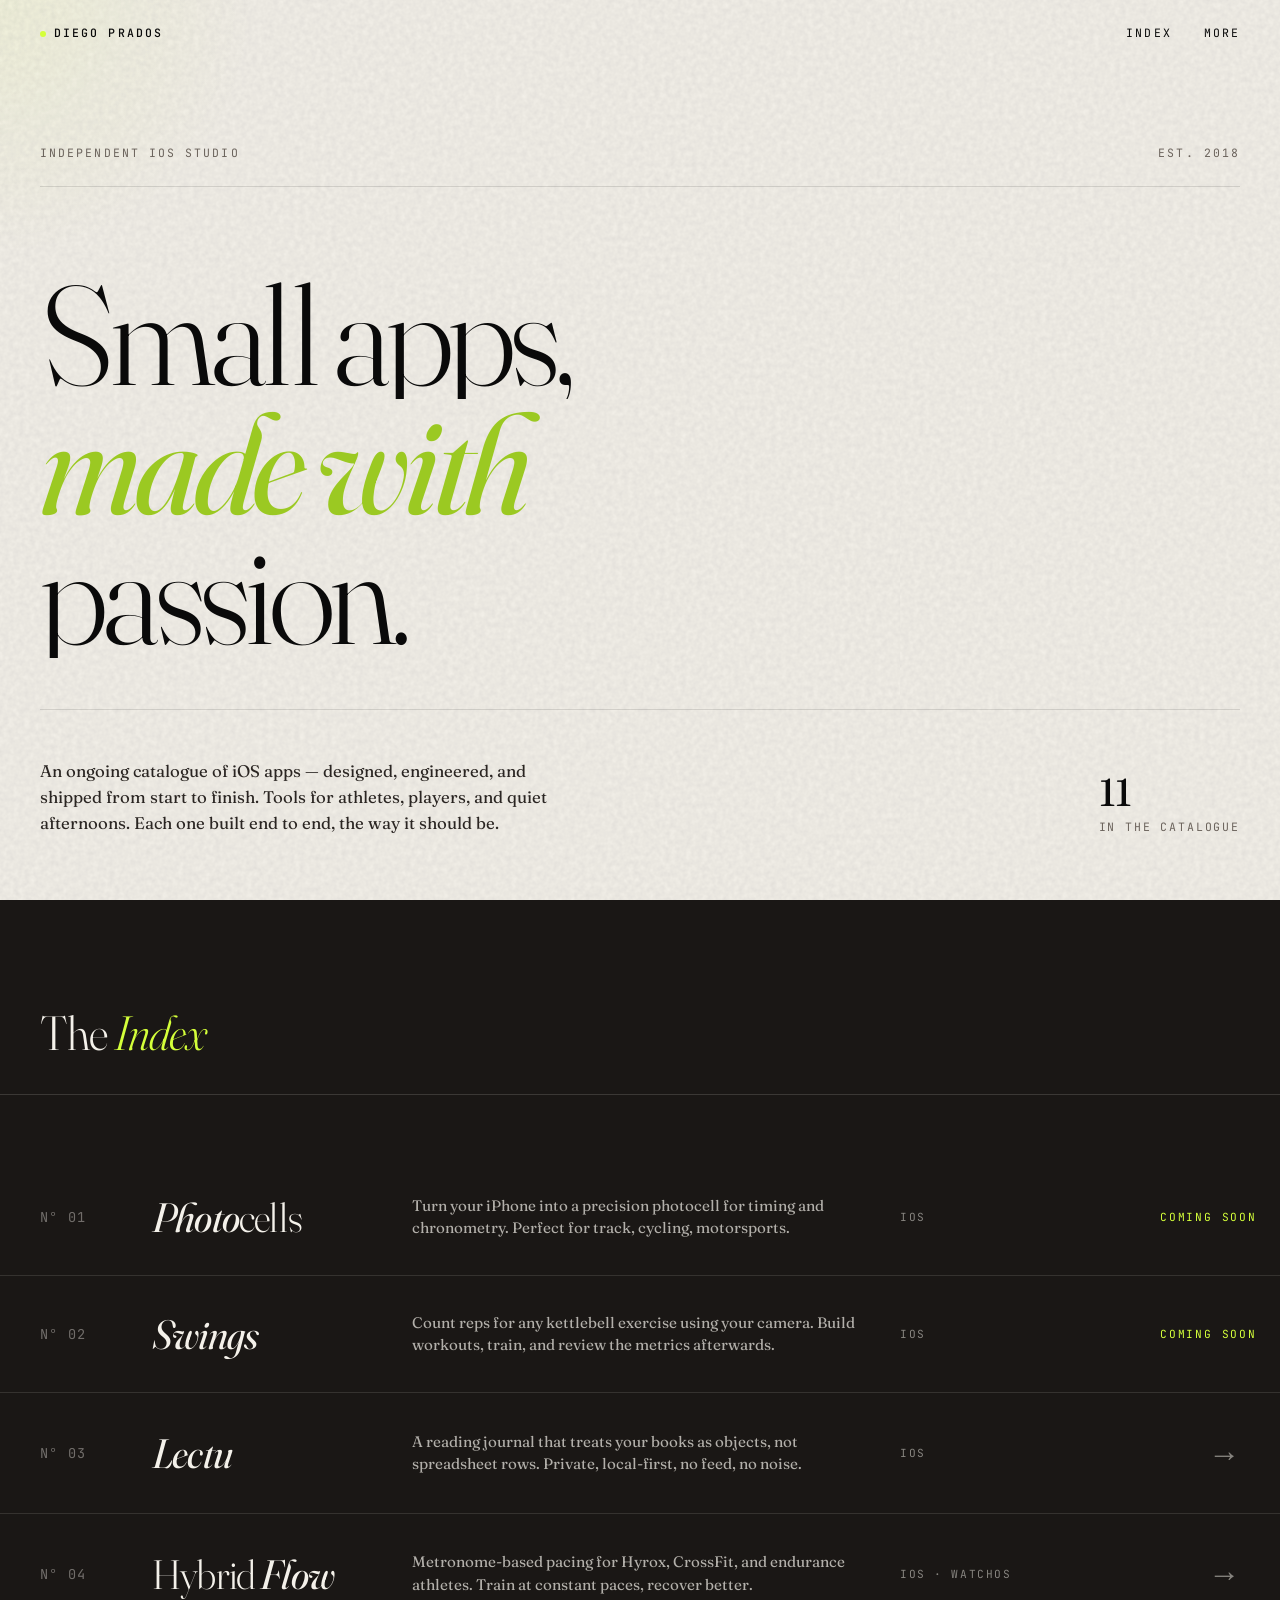
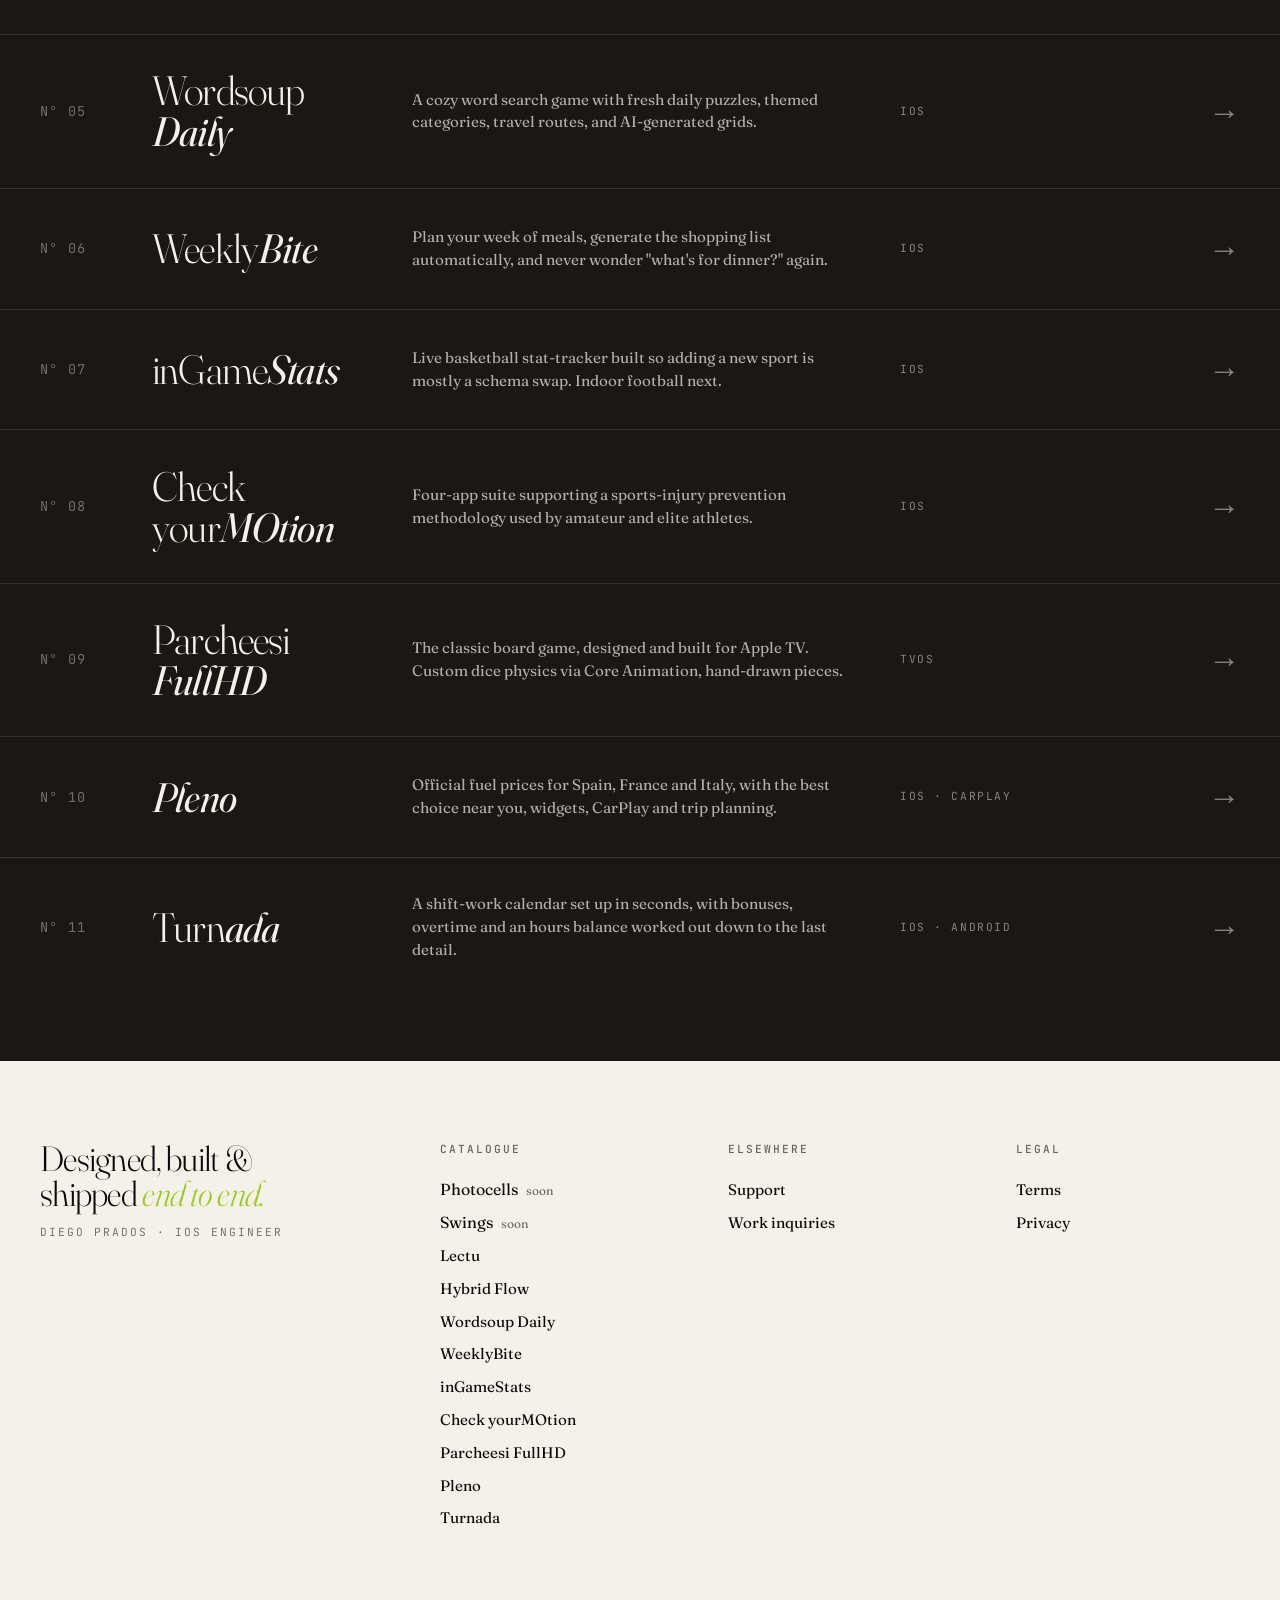
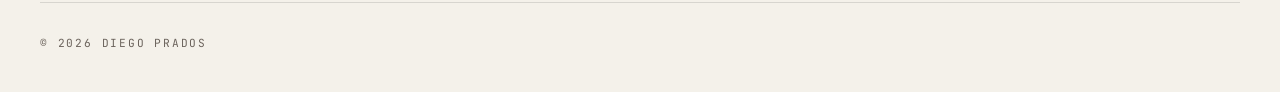
==== commit 06d8eec6: "Turnada: landing (es/en/de), privacy and support pages Co-Authored-By: Claude Opus 5.5 <noreply@anth" ====
--- a/index.html
+++ b/index.html
@@ -587,7 +587,7 @@
     <p>An ongoing catalogue of iOS apps — designed, engineered, and shipped from start to finish. Tools for athletes, players, and quiet afternoons. Each one built end to end, the way it should be.</p>
 
     <div class="stats">
-      <div class="stat"><span class="num">10</span>In the catalogue</div>
+      <div class="stat"><span class="num">11</span>In the catalogue</div>
     </div>
   </div>
 </section>
@@ -675,6 +675,14 @@
     <div class="name"><em>Pleno</em></div>
     <div class="desc">Official fuel prices for Spain, France and Italy, with the best choice near you, widgets, CarPlay and trip planning.</div>
     <div class="meta">iOS · CarPlay</div>
+      <div class="arrow">→</div>
+    </a>
+
+  <a class="project" href="https://dprados.github.io/turnada/" target="_blank" rel="noopener">
+    <div class="num">N° 11</div>
+    <div class="name">Turn<em>ada</em></div>
+    <div class="desc">A shift-work calendar set up in seconds, with bonuses, overtime and an hours balance worked out down to the last detail.</div>
+    <div class="meta">iOS · Android</div>
     <div class="arrow">→</div>
   </a>
 </section>
@@ -700,6 +708,7 @@
         <li><a href="https://checkyourmotion.com/" target="_blank" rel="noopener">Check yourMOtion</a></li>
         <li><a href="https://apps.apple.com/ar/app/parcheesi-fullhd/id1067674552?l=en-GB" target="_blank" rel="noopener">Parcheesi FullHD</a></li>
         <li><a href="https://dprados.github.io/pleno/" target="_blank" rel="noopener">Pleno</a></li>
+        <li><a href="https://dprados.github.io/turnada/" target="_blank" rel="noopener">Turnada</a></li>
       </ul>
     </div>
 
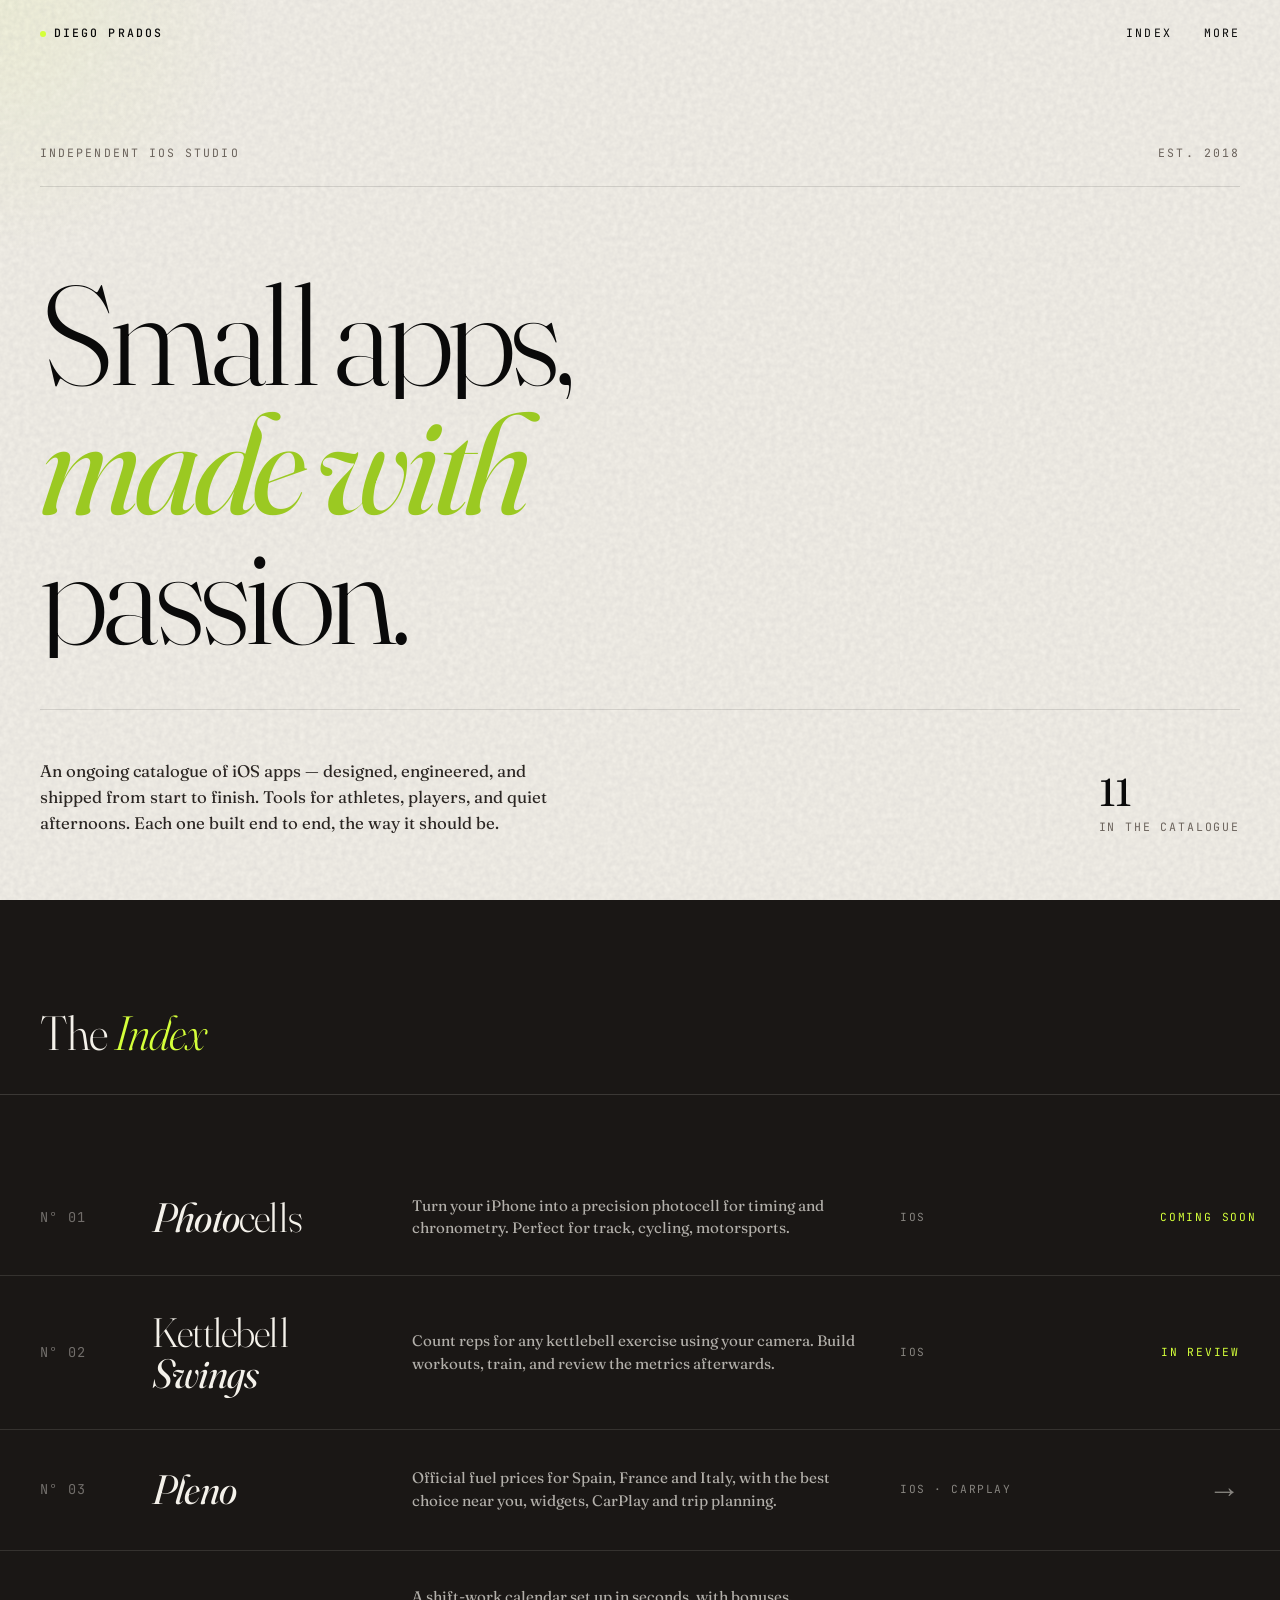
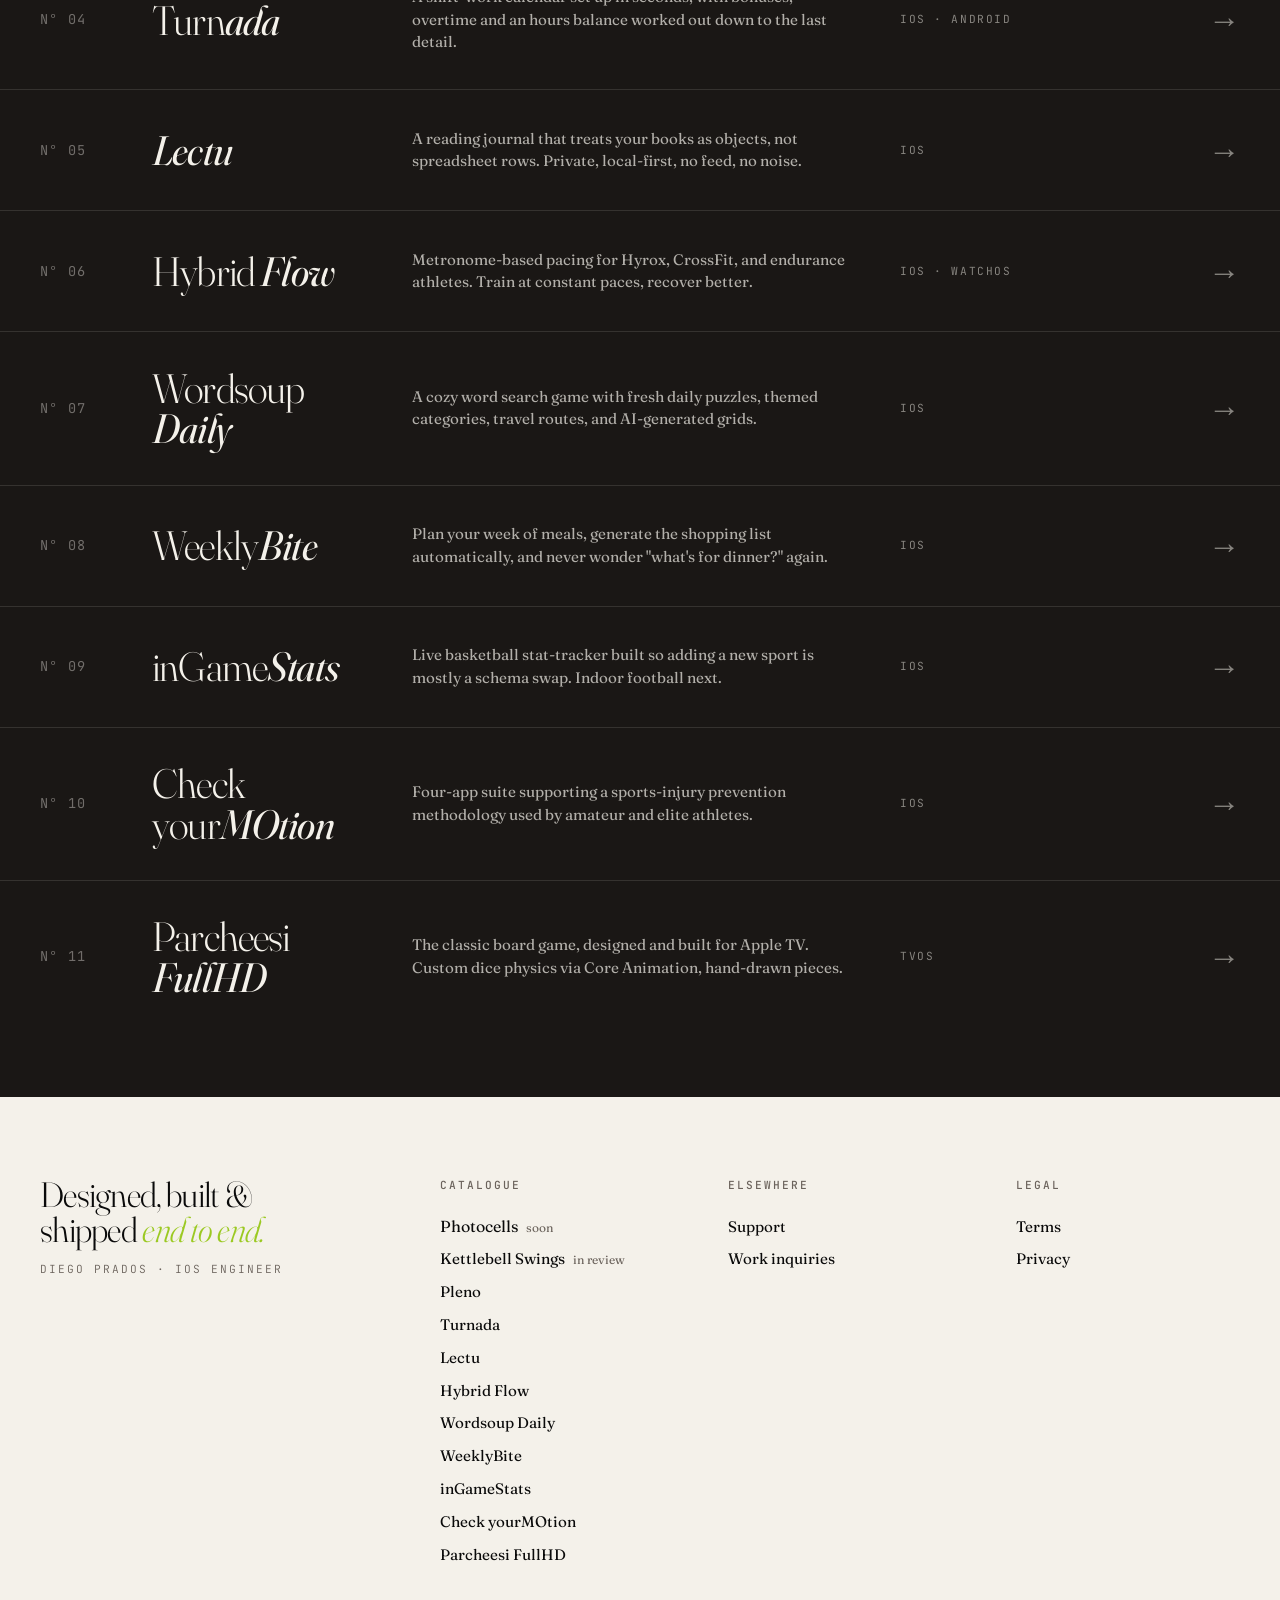
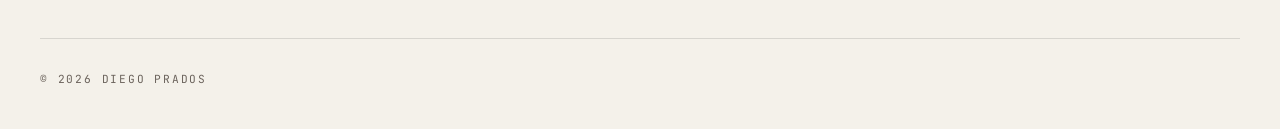
==== commit fa647779: "Index: Pleno and Turnada third and fourth, Kettlebell Swings links to kettlebellswings.com (in revie" ====
--- a/index.html
+++ b/index.html
@@ -606,16 +606,32 @@
     <div class="soon-tag">Coming soon</div>
   </div>
 
-  <div class="project soon">
+  <a class="project" href="https://kettlebellswings.com" target="_blank" rel="noopener">
     <div class="num">N° 02</div>
-    <div class="name"><em>Swings</em></div>
+    <div class="name">Kettlebell <em>Swings</em></div>
     <div class="desc">Count reps for any kettlebell exercise using your camera. Build workouts, train, and review the metrics afterwards.</div>
     <div class="meta">iOS</div>
-    <div class="soon-tag">Coming soon</div>
-  </div>
+    <div class="soon-tag">In review</div>
+  </a>
+
+  <a class="project" href="https://dprados.github.io/pleno/" target="_blank" rel="noopener">
+    <div class="num">N° 03</div>
+    <div class="name"><em>Pleno</em></div>
+    <div class="desc">Official fuel prices for Spain, France and Italy, with the best choice near you, widgets, CarPlay and trip planning.</div>
+    <div class="meta">iOS · CarPlay</div>
+    <div class="arrow">→</div>
+  </a>
+
+  <a class="project" href="https://dprados.github.io/turnada/" target="_blank" rel="noopener">
+    <div class="num">N° 04</div>
+    <div class="name">Turn<em>ada</em></div>
+    <div class="desc">A shift-work calendar set up in seconds, with bonuses, overtime and an hours balance worked out down to the last detail.</div>
+    <div class="meta">iOS · Android</div>
+    <div class="arrow">→</div>
+  </a>
 
   <a class="project" href="https://lectuapp.com" target="_blank" rel="noopener">
-    <div class="num">N° 03</div>
+    <div class="num">N° 05</div>
     <div class="name"><em>Lectu</em></div>
     <div class="desc">A reading journal that treats your books as objects, not spreadsheet rows. Private, local-first, no feed, no noise.</div>
     <div class="meta">iOS</div>
@@ -623,7 +639,7 @@
   </a>
 
   <a class="project" href="https://hybridflowapp.com/" target="_blank" rel="noopener">
-    <div class="num">N° 04</div>
+    <div class="num">N° 06</div>
     <div class="name">Hybrid <em>Flow</em></div>
     <div class="desc">Metronome-based pacing for Hyrox, CrossFit, and endurance athletes. Train at constant paces, recover better.</div>
     <div class="meta">iOS · watchOS</div>
@@ -631,7 +647,7 @@
   </a>
 
   <a class="project" href="https://dprados.github.io/wordsoup/" target="_blank" rel="noopener">
-    <div class="num">N° 05</div>
+    <div class="num">N° 07</div>
     <div class="name">Wordsoup <em>Daily</em></div>
     <div class="desc">A cozy word search game with fresh daily puzzles, themed categories, travel routes, and AI-generated grids.</div>
     <div class="meta">iOS</div>
@@ -639,7 +655,7 @@
   </a>
 
   <a class="project" href="https://dprados.github.io/weeklybite/" target="_blank" rel="noopener">
-    <div class="num">N° 06</div>
+    <div class="num">N° 08</div>
     <div class="name">Weekly<em>Bite</em></div>
     <div class="desc">Plan your week of meals, generate the shopping list automatically, and never wonder "what's for dinner?" again.</div>
     <div class="meta">iOS</div>
@@ -647,7 +663,7 @@
   </a>
 
   <a class="project" href="https://apps.apple.com/es/app/ingamestats-hoops/id6444737771" target="_blank" rel="noopener">
-    <div class="num">N° 07</div>
+    <div class="num">N° 09</div>
     <div class="name">inGame<em>Stats</em></div>
     <div class="desc">Live basketball stat-tracker built so adding a new sport is mostly a schema swap. Indoor football next.</div>
     <div class="meta">iOS</div>
@@ -655,7 +671,7 @@
   </a>
 
   <a class="project" href="https://checkyourmotion.com/" target="_blank" rel="noopener">
-    <div class="num">N° 08</div>
+    <div class="num">N° 10</div>
     <div class="name">Check your<em>MOtion</em></div>
     <div class="desc">Four-app suite supporting a sports-injury prevention methodology used by amateur and elite athletes.</div>
     <div class="meta">iOS</div>
@@ -663,26 +679,10 @@
   </a>
 
   <a class="project" href="https://apps.apple.com/ar/app/parcheesi-fullhd/id1067674552?l=en-GB" target="_blank" rel="noopener">
-    <div class="num">N° 09</div>
+    <div class="num">N° 11</div>
     <div class="name">Parcheesi <em>FullHD</em></div>
     <div class="desc">The classic board game, designed and built for Apple TV. Custom dice physics via Core Animation, hand-drawn pieces.</div>
     <div class="meta">tvOS</div>
-    <div class="arrow">→</div>
-  </a>
-
-  <a class="project" href="https://dprados.github.io/pleno/" target="_blank" rel="noopener">
-    <div class="num">N° 10</div>
-    <div class="name"><em>Pleno</em></div>
-    <div class="desc">Official fuel prices for Spain, France and Italy, with the best choice near you, widgets, CarPlay and trip planning.</div>
-    <div class="meta">iOS · CarPlay</div>
-      <div class="arrow">→</div>
-    </a>
-
-  <a class="project" href="https://dprados.github.io/turnada/" target="_blank" rel="noopener">
-    <div class="num">N° 11</div>
-    <div class="name">Turn<em>ada</em></div>
-    <div class="desc">A shift-work calendar set up in seconds, with bonuses, overtime and an hours balance worked out down to the last detail.</div>
-    <div class="meta">iOS · Android</div>
     <div class="arrow">→</div>
   </a>
 </section>
@@ -699,7 +699,9 @@
       <h4>Catalogue</h4>
       <ul>
         <li>Photocells <span style="color: var(--muted); font-size: 0.75rem; margin-left: 4px;">soon</span></li>
-        <li>Swings <span style="color: var(--muted); font-size: 0.75rem; margin-left: 4px;">soon</span></li>
+        <li><a href="https://kettlebellswings.com" target="_blank" rel="noopener">Kettlebell Swings</a> <span style="color: var(--muted); font-size: 0.75rem; margin-left: 4px;">in review</span></li>
+        <li><a href="https://dprados.github.io/pleno/" target="_blank" rel="noopener">Pleno</a></li>
+        <li><a href="https://dprados.github.io/turnada/" target="_blank" rel="noopener">Turnada</a></li>
         <li><a href="https://lectuapp.com" target="_blank" rel="noopener">Lectu</a></li>
         <li><a href="https://hybridflowapp.com/" target="_blank" rel="noopener">Hybrid Flow</a></li>
         <li><a href="https://dprados.github.io/wordsoup/" target="_blank" rel="noopener">Wordsoup Daily</a></li>
@@ -707,8 +709,6 @@
         <li><a href="https://apps.apple.com/es/app/ingamestats-hoops/id6444737771" target="_blank" rel="noopener">inGameStats</a></li>
         <li><a href="https://checkyourmotion.com/" target="_blank" rel="noopener">Check yourMOtion</a></li>
         <li><a href="https://apps.apple.com/ar/app/parcheesi-fullhd/id1067674552?l=en-GB" target="_blank" rel="noopener">Parcheesi FullHD</a></li>
-        <li><a href="https://dprados.github.io/pleno/" target="_blank" rel="noopener">Pleno</a></li>
-        <li><a href="https://dprados.github.io/turnada/" target="_blank" rel="noopener">Turnada</a></li>
       </ul>
     </div>
 
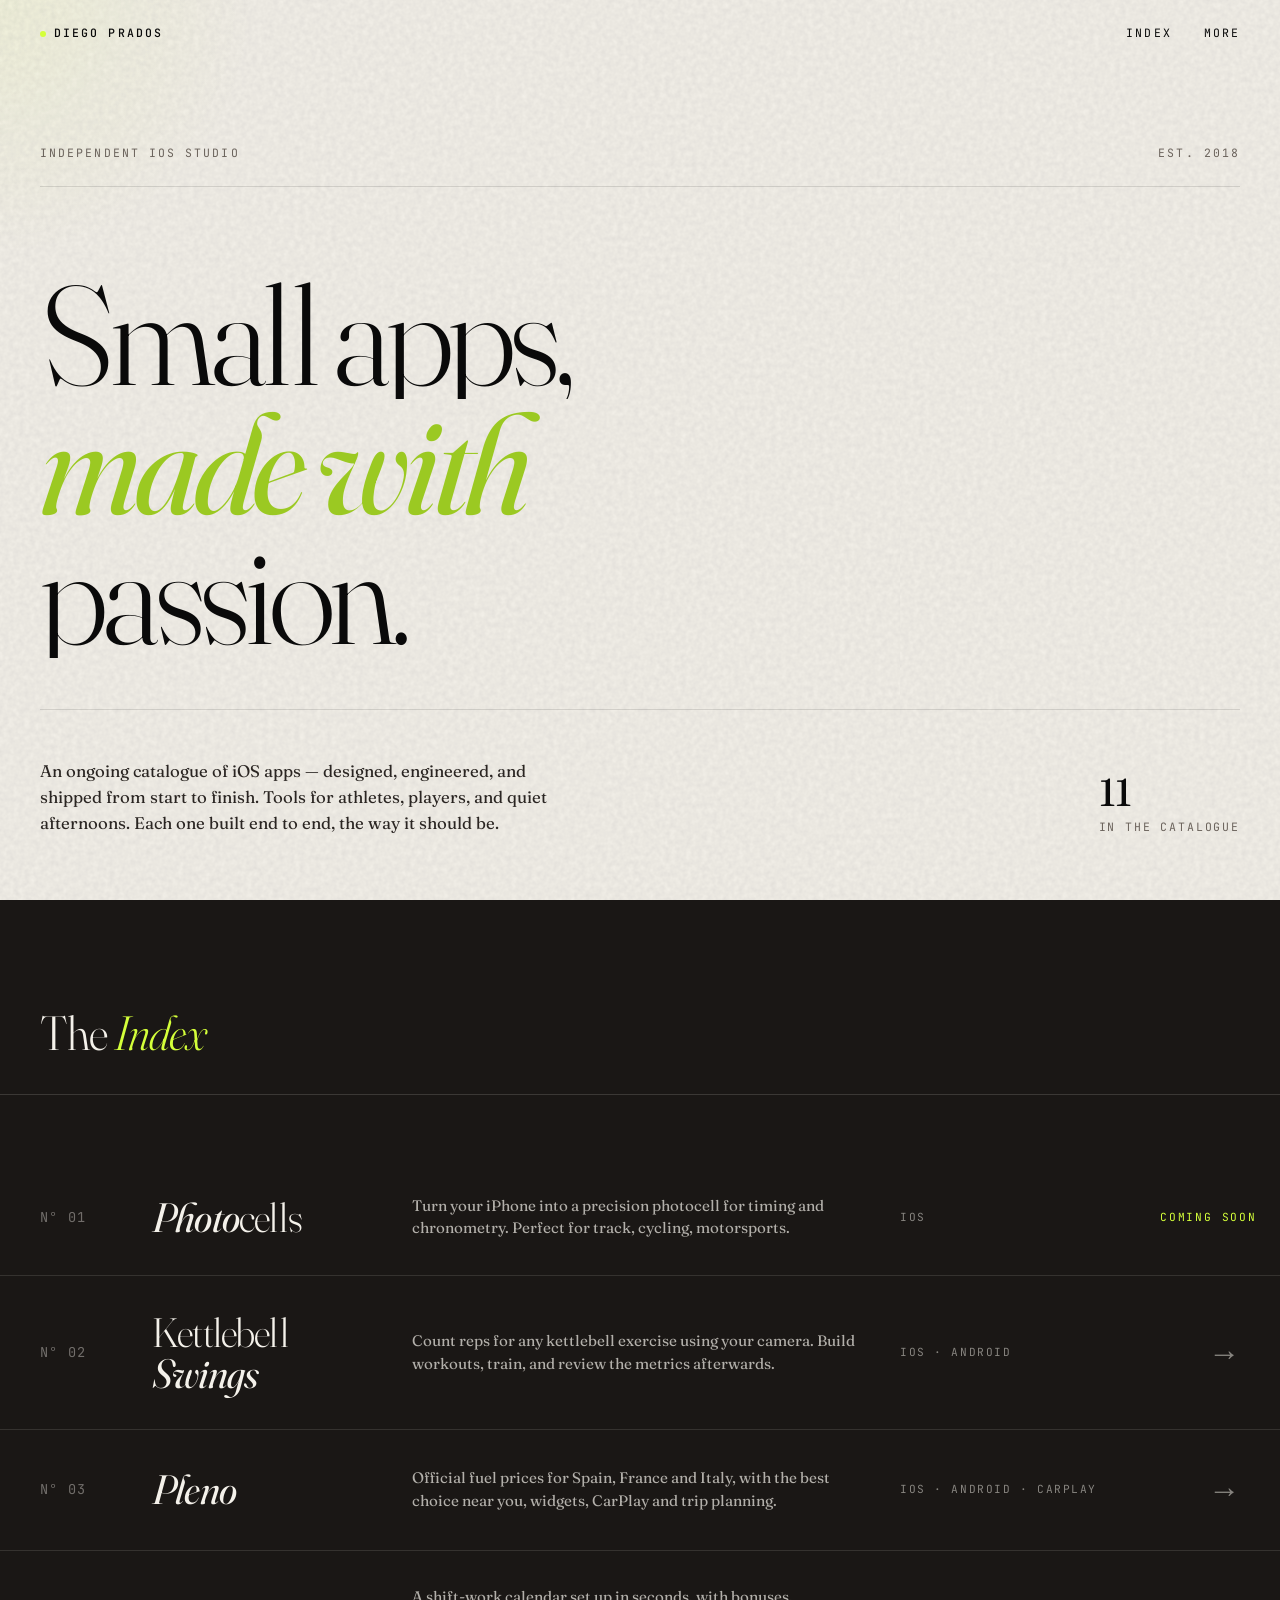
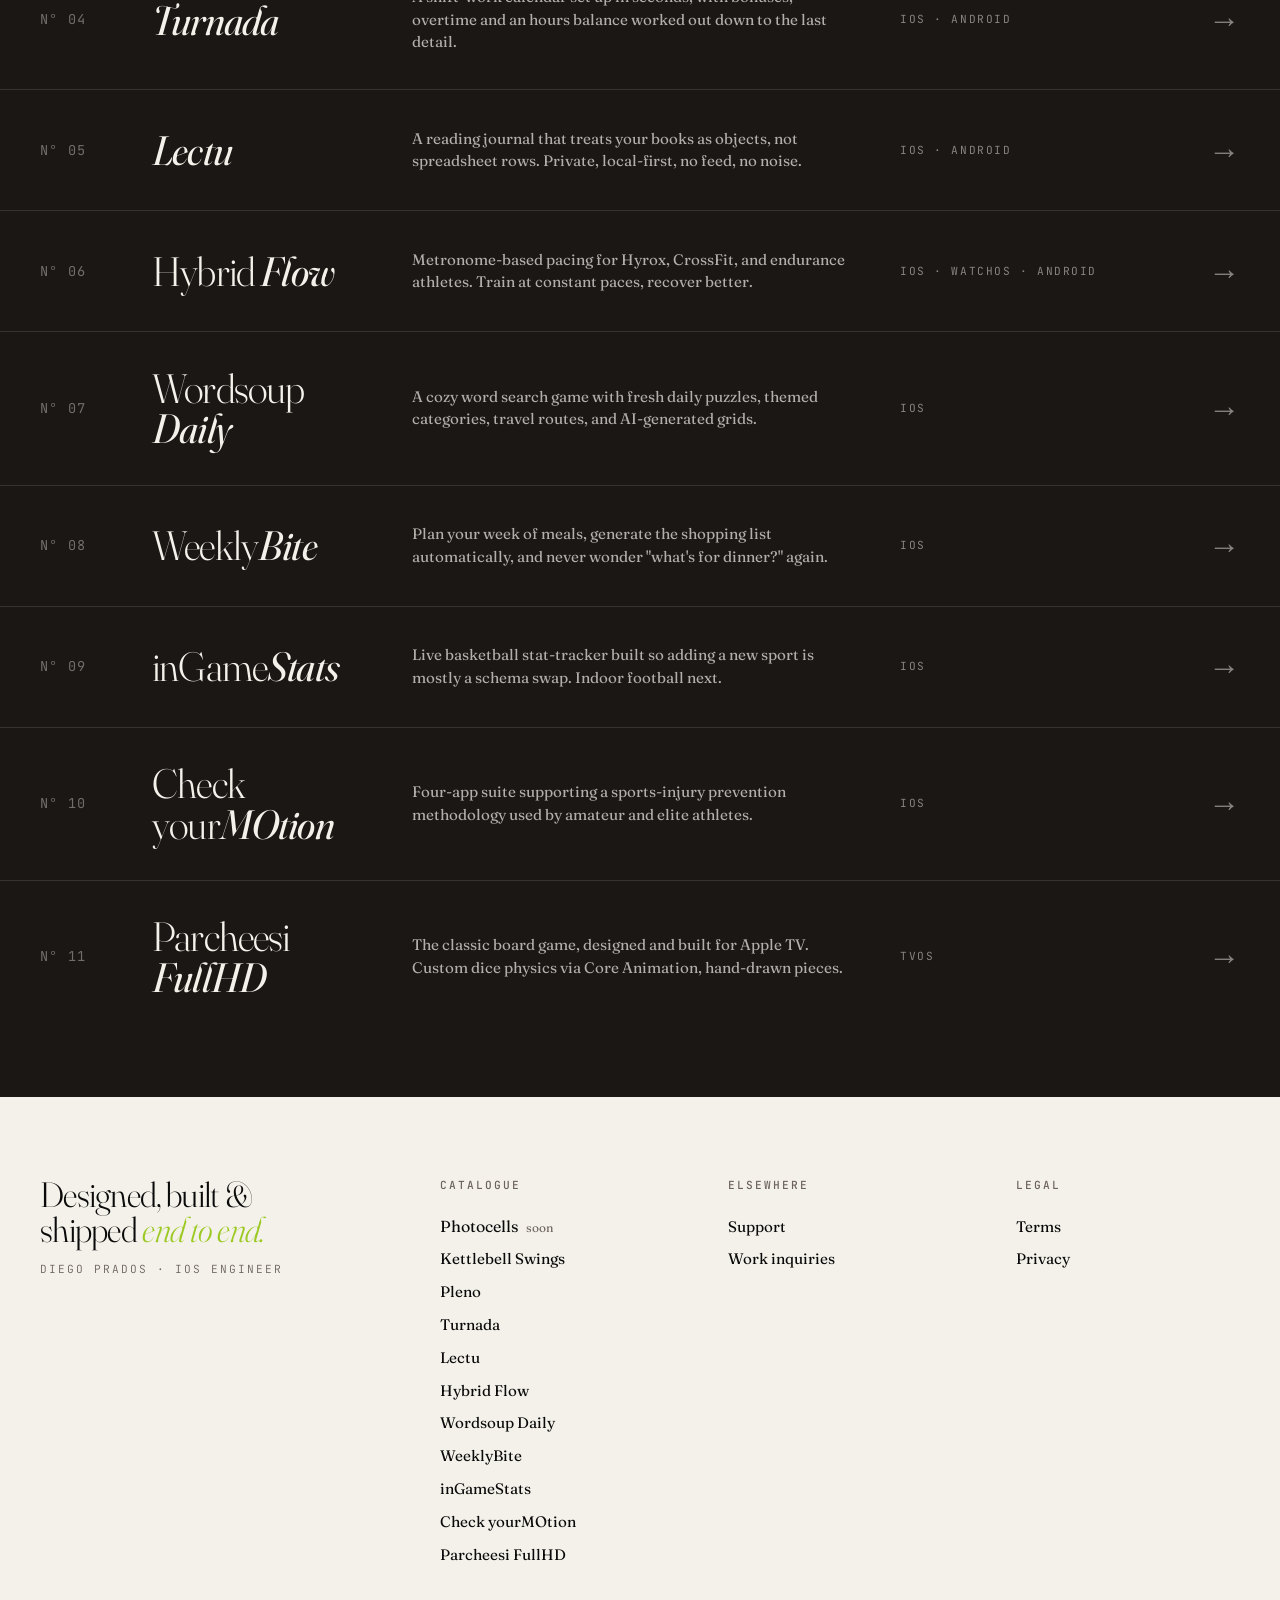
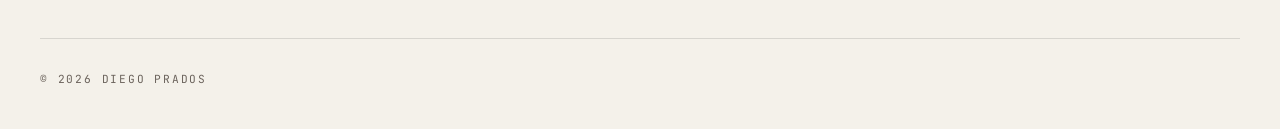
==== commit 70f393bc: "Index: Android on Kettlebell Swings, Pleno, Turnada, Lectu and Hybrid Flow; Swings arrow; Turnada na" ====
--- a/index.html
+++ b/index.html
@@ -610,21 +610,21 @@
     <div class="num">N° 02</div>
     <div class="name">Kettlebell <em>Swings</em></div>
     <div class="desc">Count reps for any kettlebell exercise using your camera. Build workouts, train, and review the metrics afterwards.</div>
-    <div class="meta">iOS</div>
-    <div class="soon-tag">In review</div>
+    <div class="meta">iOS · Android</div>
+    <div class="arrow">→</div>
   </a>
 
   <a class="project" href="https://dprados.github.io/pleno/" target="_blank" rel="noopener">
     <div class="num">N° 03</div>
     <div class="name"><em>Pleno</em></div>
     <div class="desc">Official fuel prices for Spain, France and Italy, with the best choice near you, widgets, CarPlay and trip planning.</div>
-    <div class="meta">iOS · CarPlay</div>
+    <div class="meta">iOS · Android · CarPlay</div>
     <div class="arrow">→</div>
   </a>
 
   <a class="project" href="https://dprados.github.io/turnada/" target="_blank" rel="noopener">
     <div class="num">N° 04</div>
-    <div class="name">Turn<em>ada</em></div>
+    <div class="name"><em>Turnada</em></div>
     <div class="desc">A shift-work calendar set up in seconds, with bonuses, overtime and an hours balance worked out down to the last detail.</div>
     <div class="meta">iOS · Android</div>
     <div class="arrow">→</div>
@@ -634,7 +634,7 @@
     <div class="num">N° 05</div>
     <div class="name"><em>Lectu</em></div>
     <div class="desc">A reading journal that treats your books as objects, not spreadsheet rows. Private, local-first, no feed, no noise.</div>
-    <div class="meta">iOS</div>
+    <div class="meta">iOS · Android</div>
     <div class="arrow">→</div>
   </a>
 
@@ -642,7 +642,7 @@
     <div class="num">N° 06</div>
     <div class="name">Hybrid <em>Flow</em></div>
     <div class="desc">Metronome-based pacing for Hyrox, CrossFit, and endurance athletes. Train at constant paces, recover better.</div>
-    <div class="meta">iOS · watchOS</div>
+    <div class="meta">iOS · watchOS · Android</div>
     <div class="arrow">→</div>
   </a>
 
@@ -699,7 +699,7 @@
       <h4>Catalogue</h4>
       <ul>
         <li>Photocells <span style="color: var(--muted); font-size: 0.75rem; margin-left: 4px;">soon</span></li>
-        <li><a href="https://kettlebellswings.com" target="_blank" rel="noopener">Kettlebell Swings</a> <span style="color: var(--muted); font-size: 0.75rem; margin-left: 4px;">in review</span></li>
+        <li><a href="https://kettlebellswings.com" target="_blank" rel="noopener">Kettlebell Swings</a></li>
         <li><a href="https://dprados.github.io/pleno/" target="_blank" rel="noopener">Pleno</a></li>
         <li><a href="https://dprados.github.io/turnada/" target="_blank" rel="noopener">Turnada</a></li>
         <li><a href="https://lectuapp.com" target="_blank" rel="noopener">Lectu</a></li>
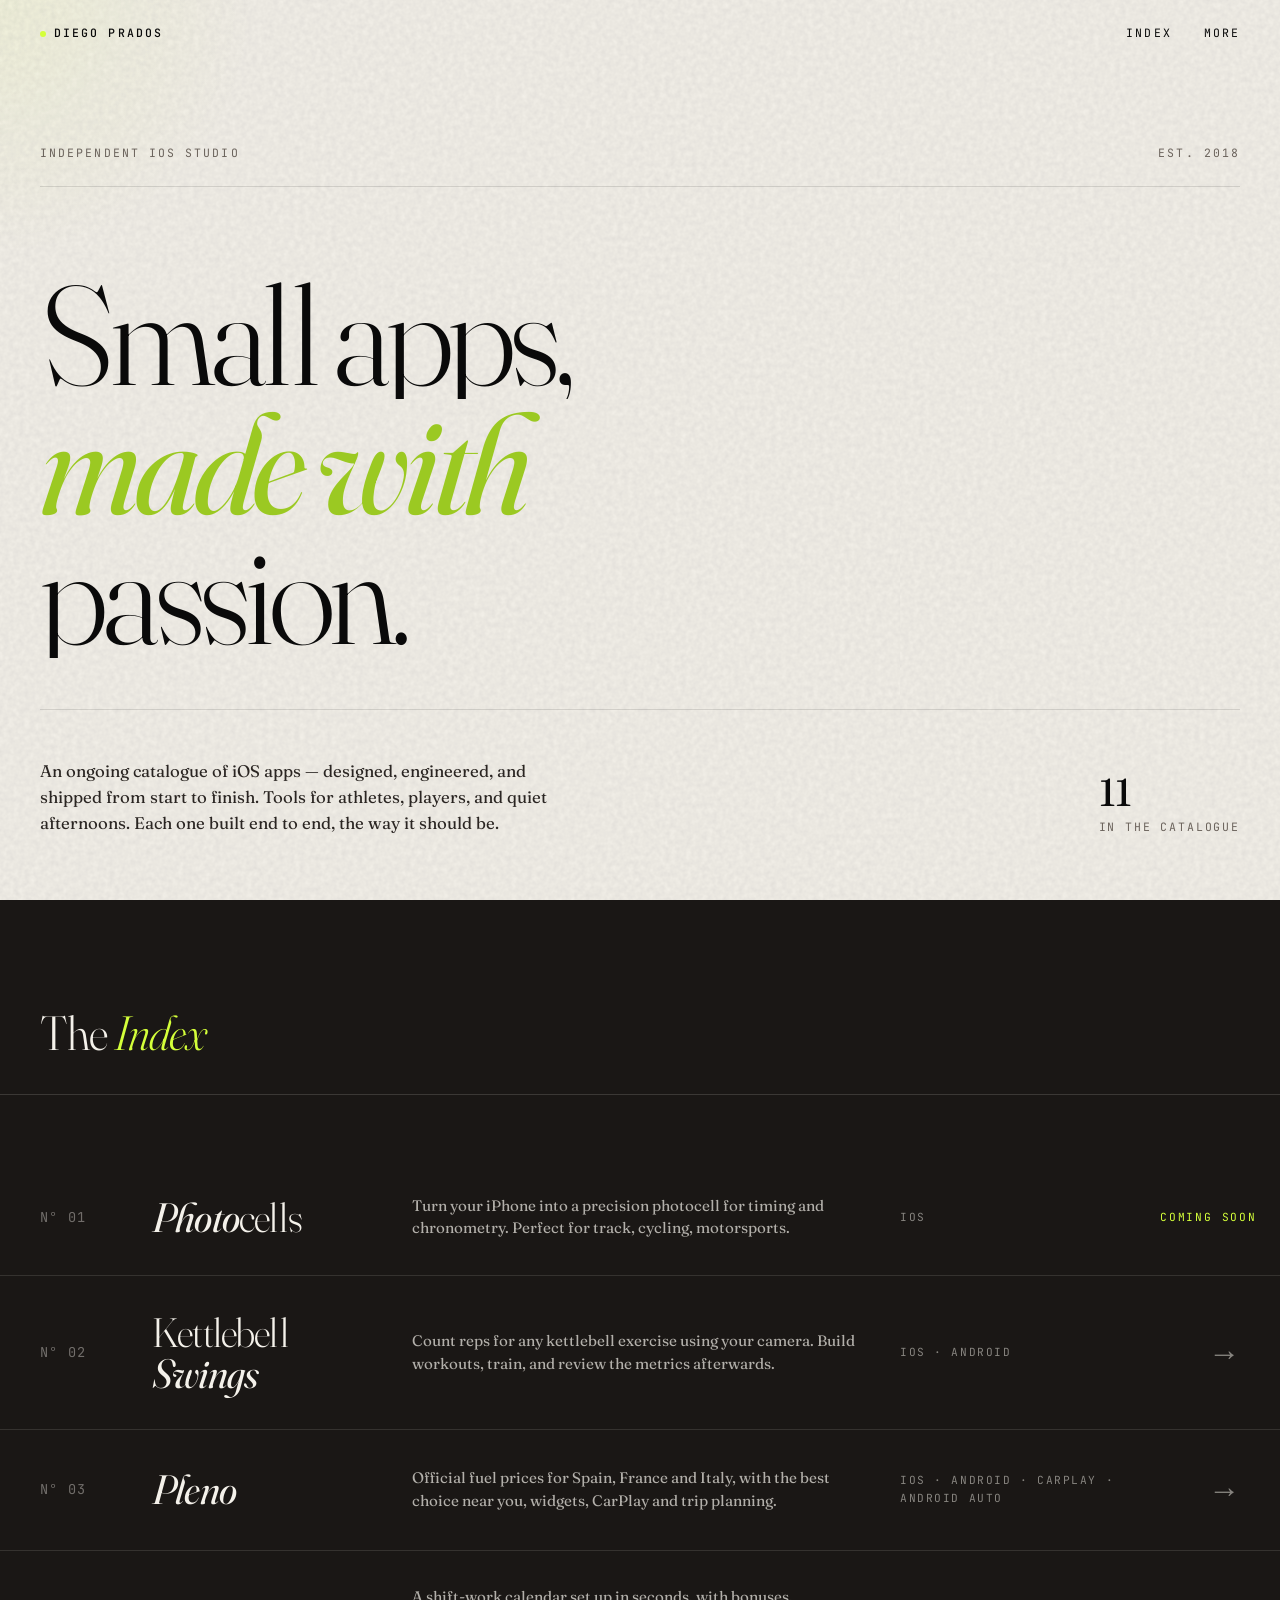
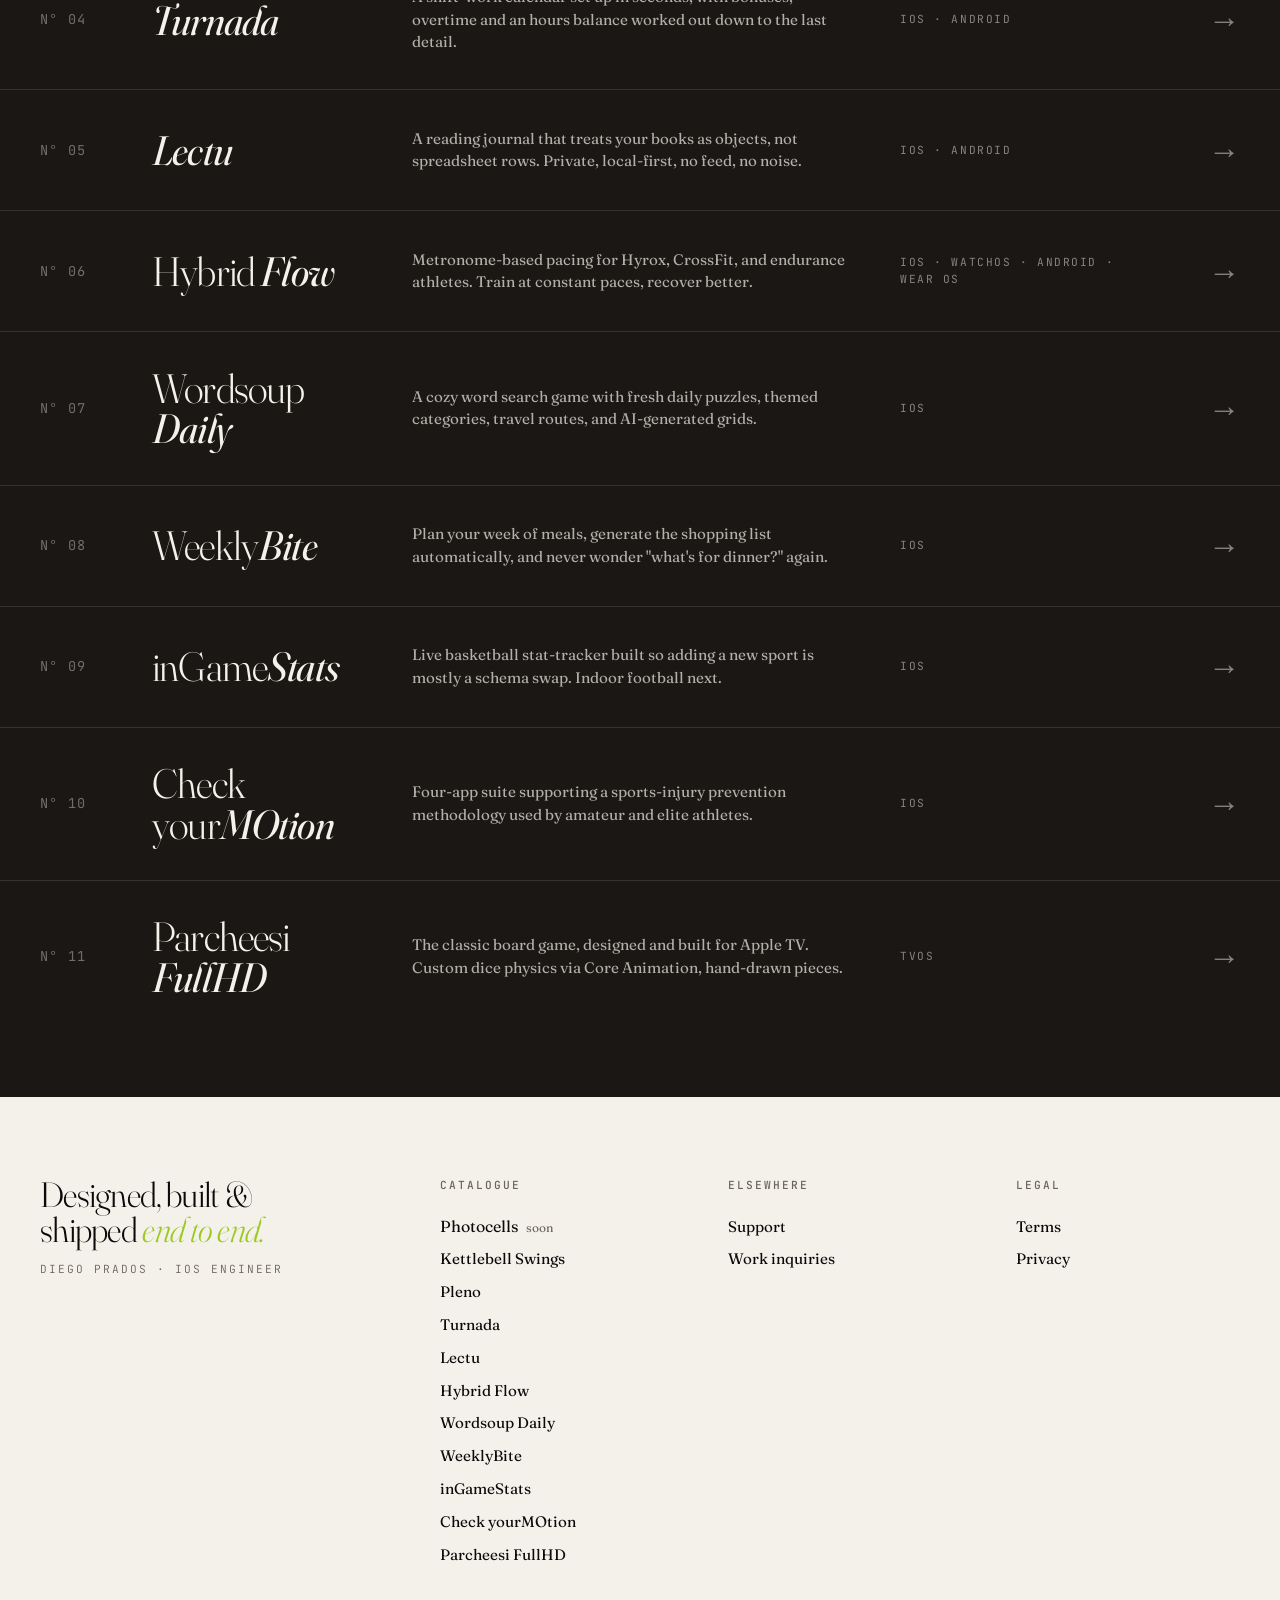
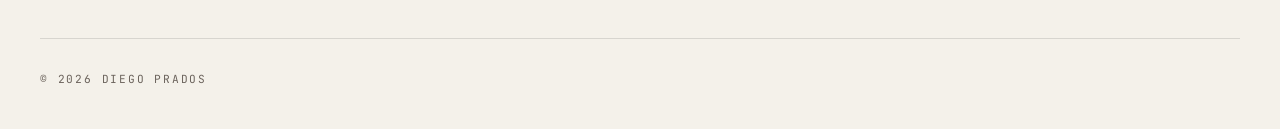
==== commit 8899324c: "Index: Pleno on Android Auto, Hybrid Flow on Wear OS Co-Authored-By: Claude Opus 5.5 <noreply@anthro" ====
--- a/index.html
+++ b/index.html
@@ -618,7 +618,7 @@
     <div class="num">N° 03</div>
     <div class="name"><em>Pleno</em></div>
     <div class="desc">Official fuel prices for Spain, France and Italy, with the best choice near you, widgets, CarPlay and trip planning.</div>
-    <div class="meta">iOS · Android · CarPlay</div>
+    <div class="meta">iOS · Android · CarPlay · Android Auto</div>
     <div class="arrow">→</div>
   </a>
 
@@ -642,7 +642,7 @@
     <div class="num">N° 06</div>
     <div class="name">Hybrid <em>Flow</em></div>
     <div class="desc">Metronome-based pacing for Hyrox, CrossFit, and endurance athletes. Train at constant paces, recover better.</div>
-    <div class="meta">iOS · watchOS · Android</div>
+    <div class="meta">iOS · watchOS · Android · Wear OS</div>
     <div class="arrow">→</div>
   </a>
 
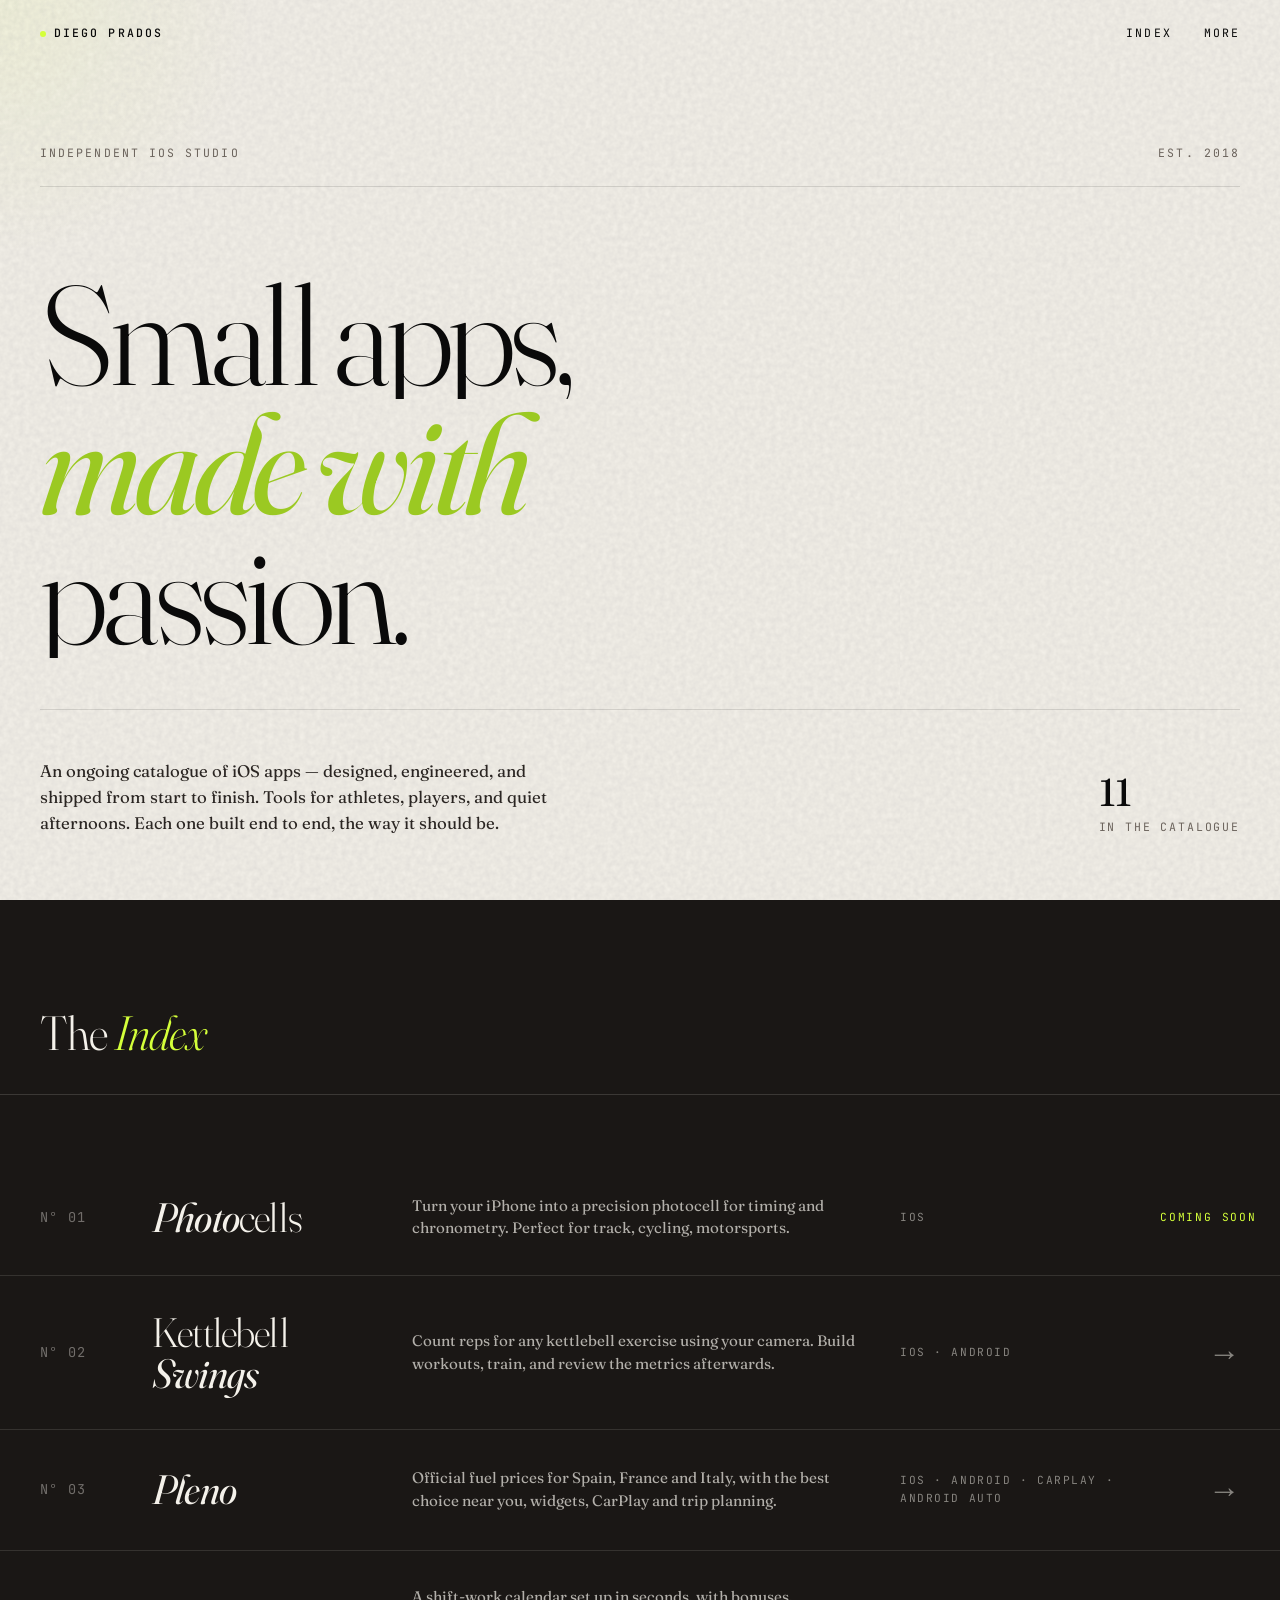
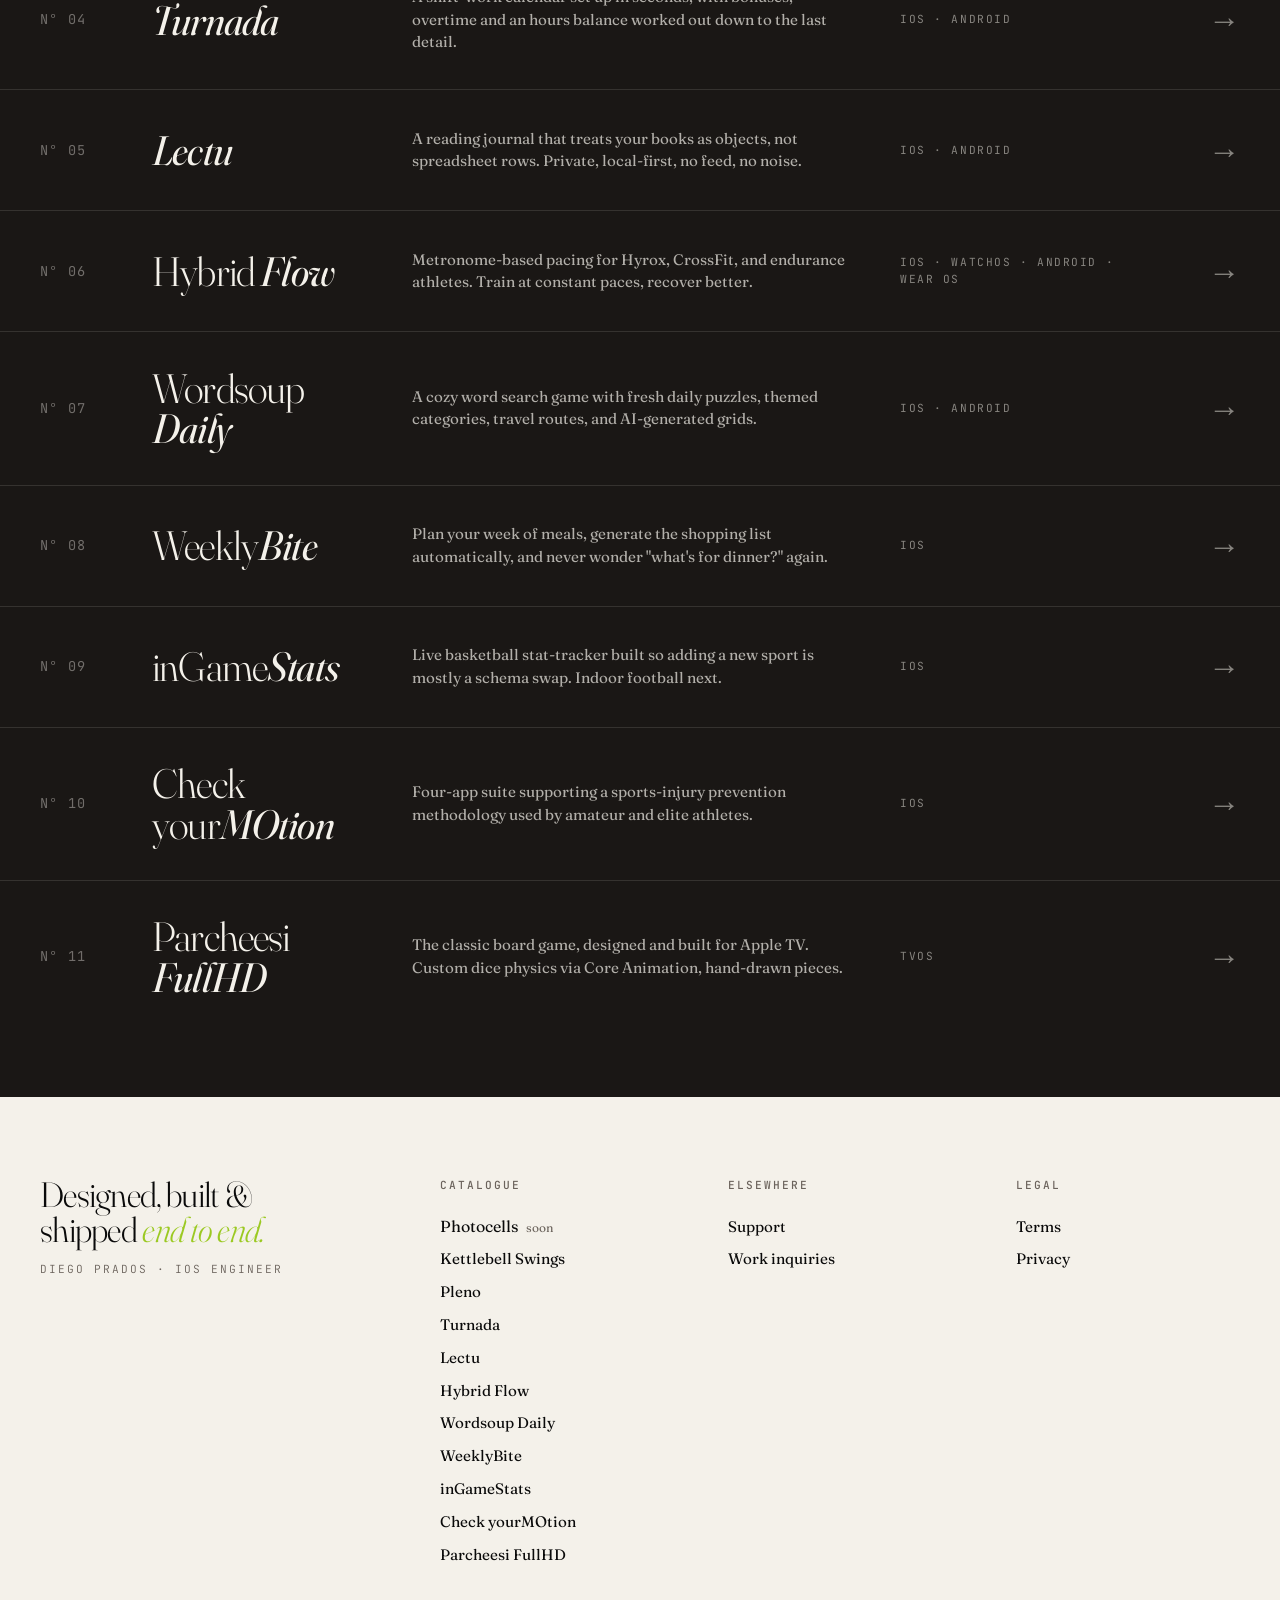
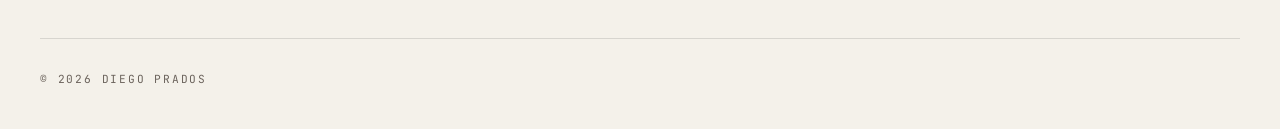
==== commit 00a01409: "Index: Wordsoup Daily on Android Co-Authored-By: Claude Opus 5.5 <noreply@anthropic.com>" ====
--- a/index.html
+++ b/index.html
@@ -650,7 +650,7 @@
     <div class="num">N° 07</div>
     <div class="name">Wordsoup <em>Daily</em></div>
     <div class="desc">A cozy word search game with fresh daily puzzles, themed categories, travel routes, and AI-generated grids.</div>
-    <div class="meta">iOS</div>
+    <div class="meta">iOS · Android</div>
     <div class="arrow">→</div>
   </a>
 
